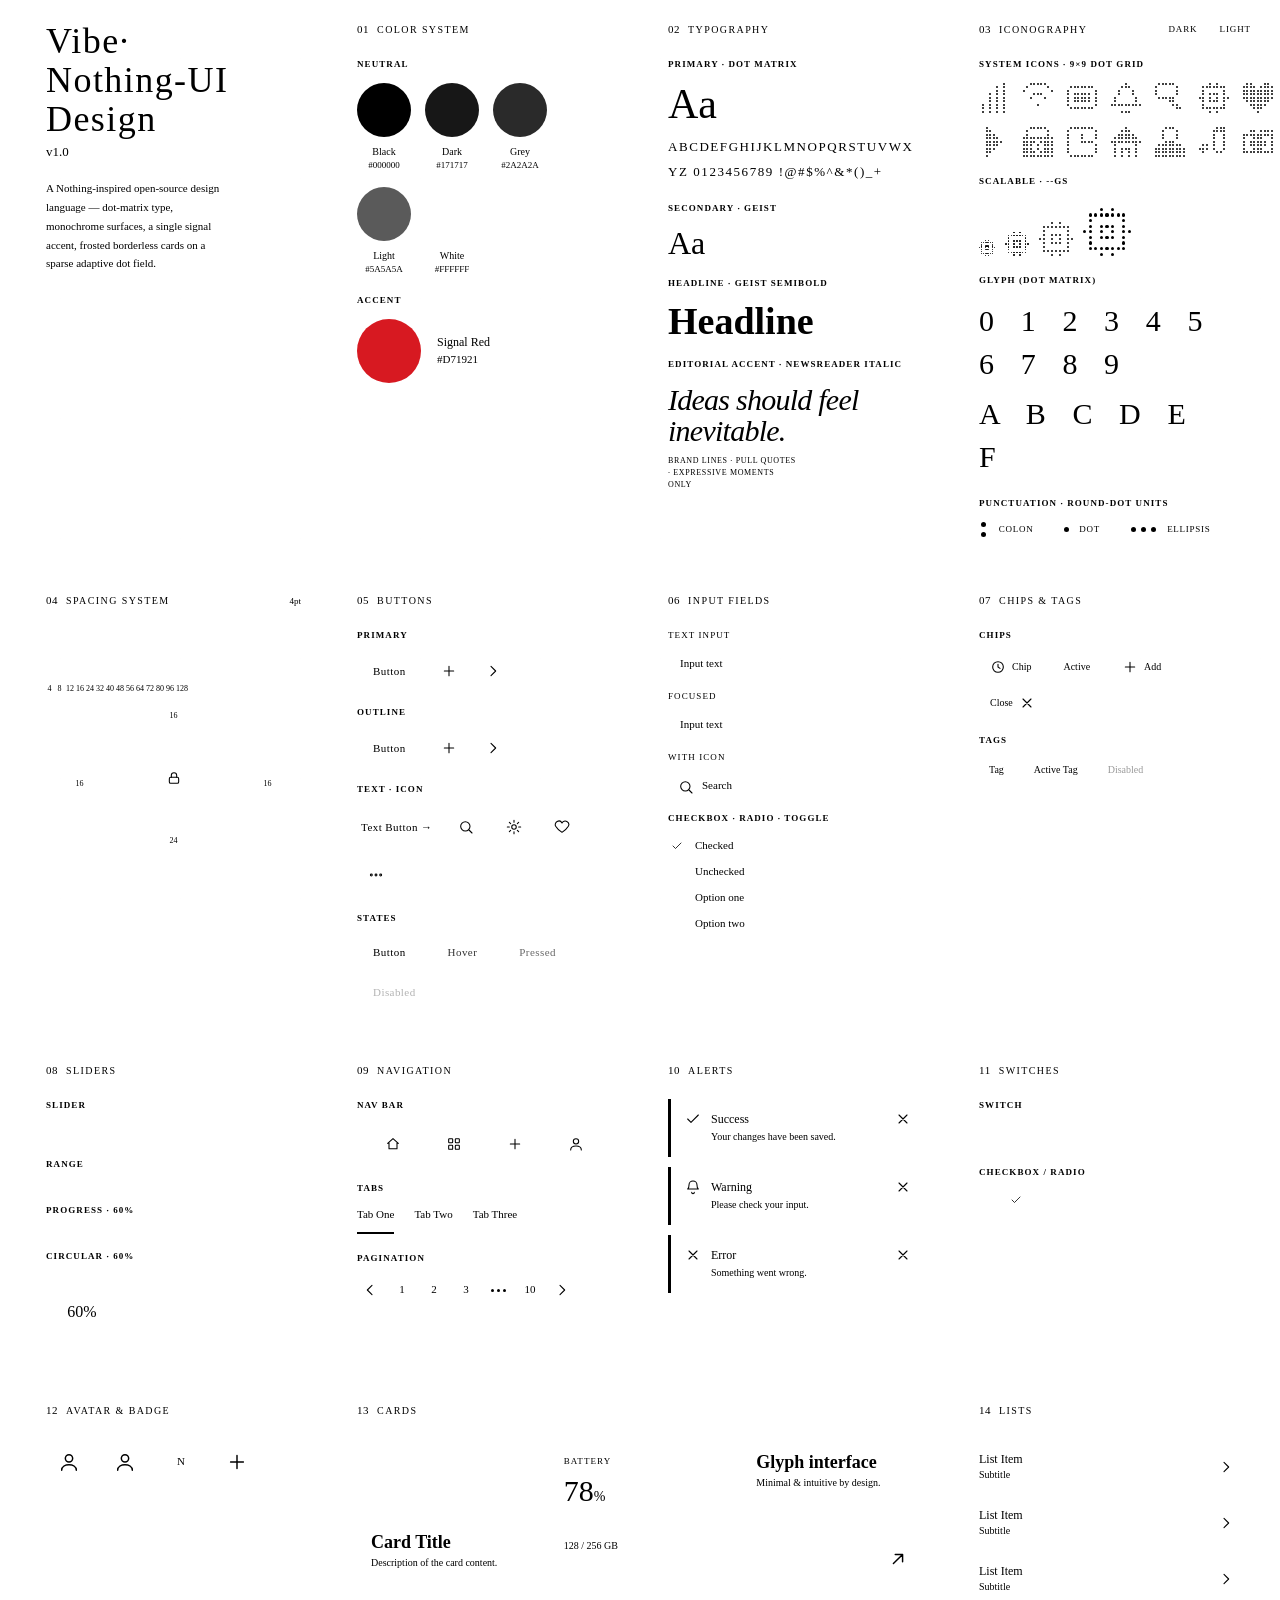
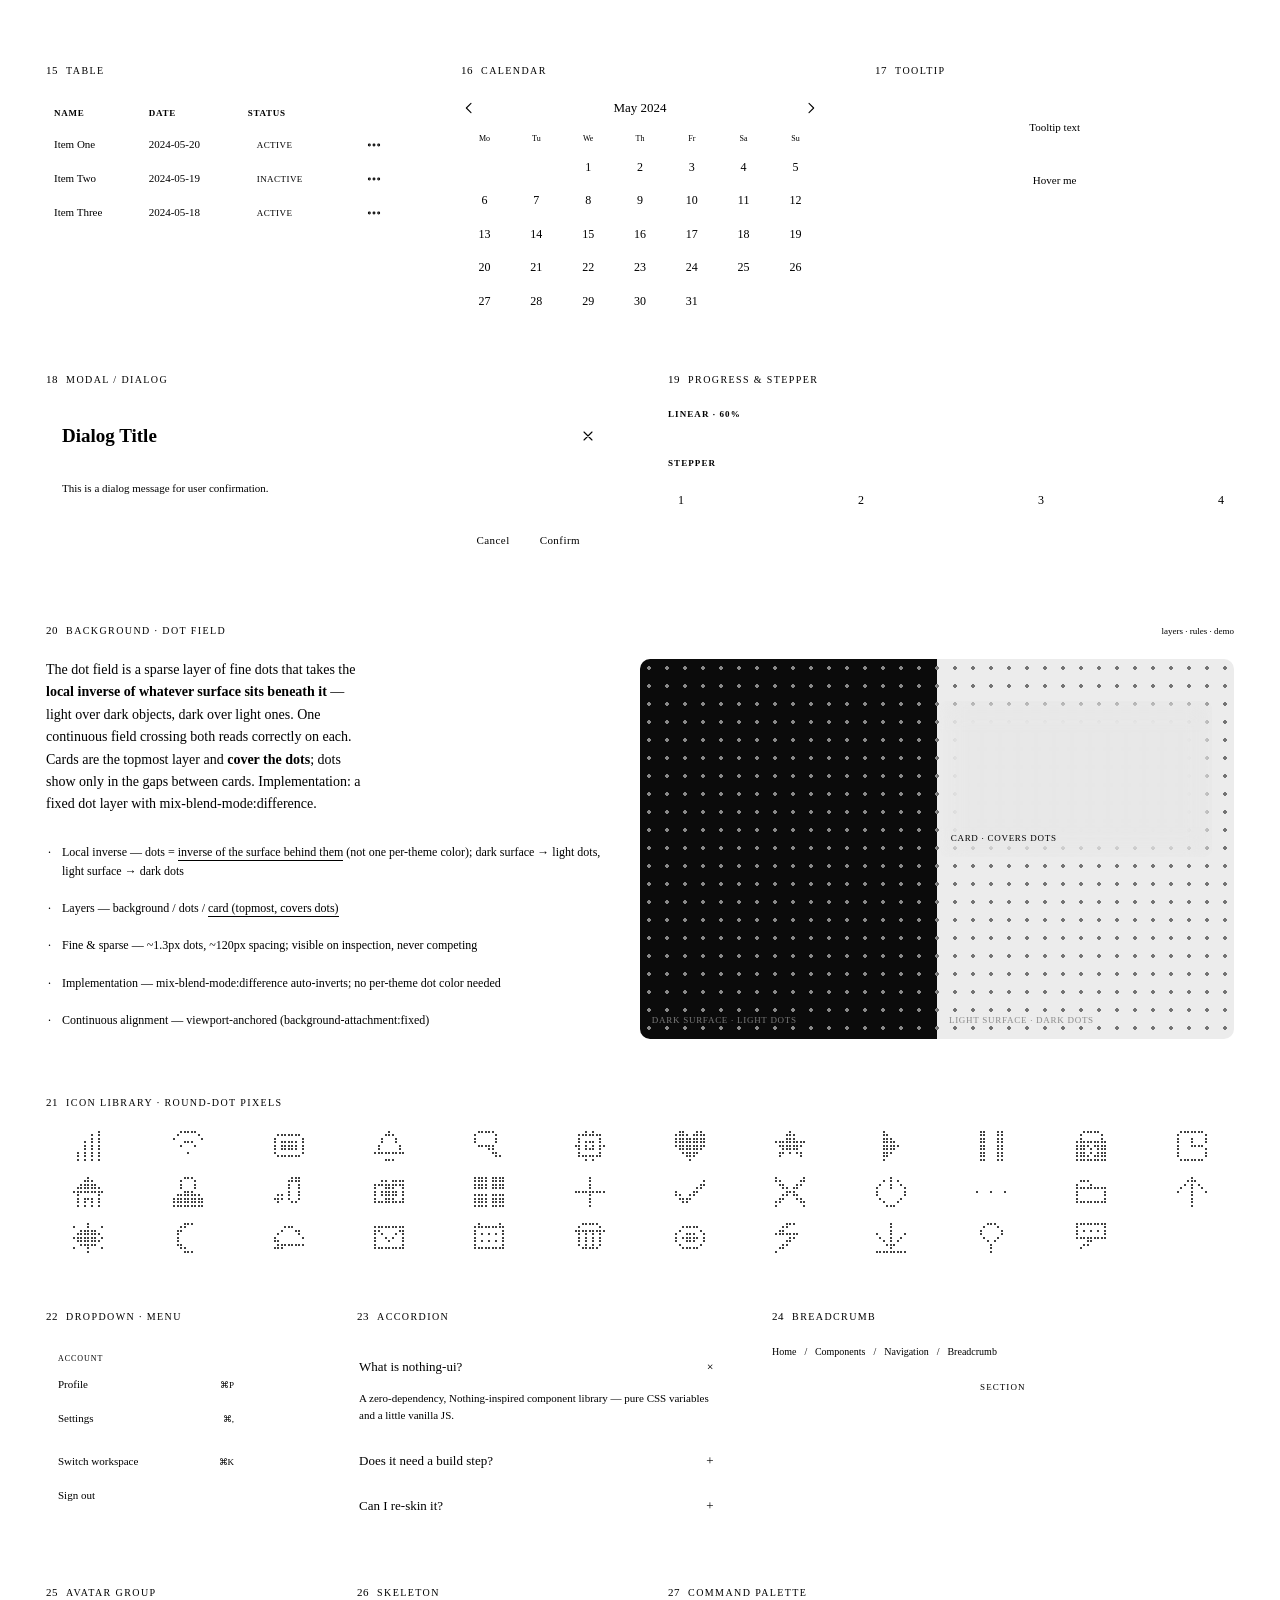
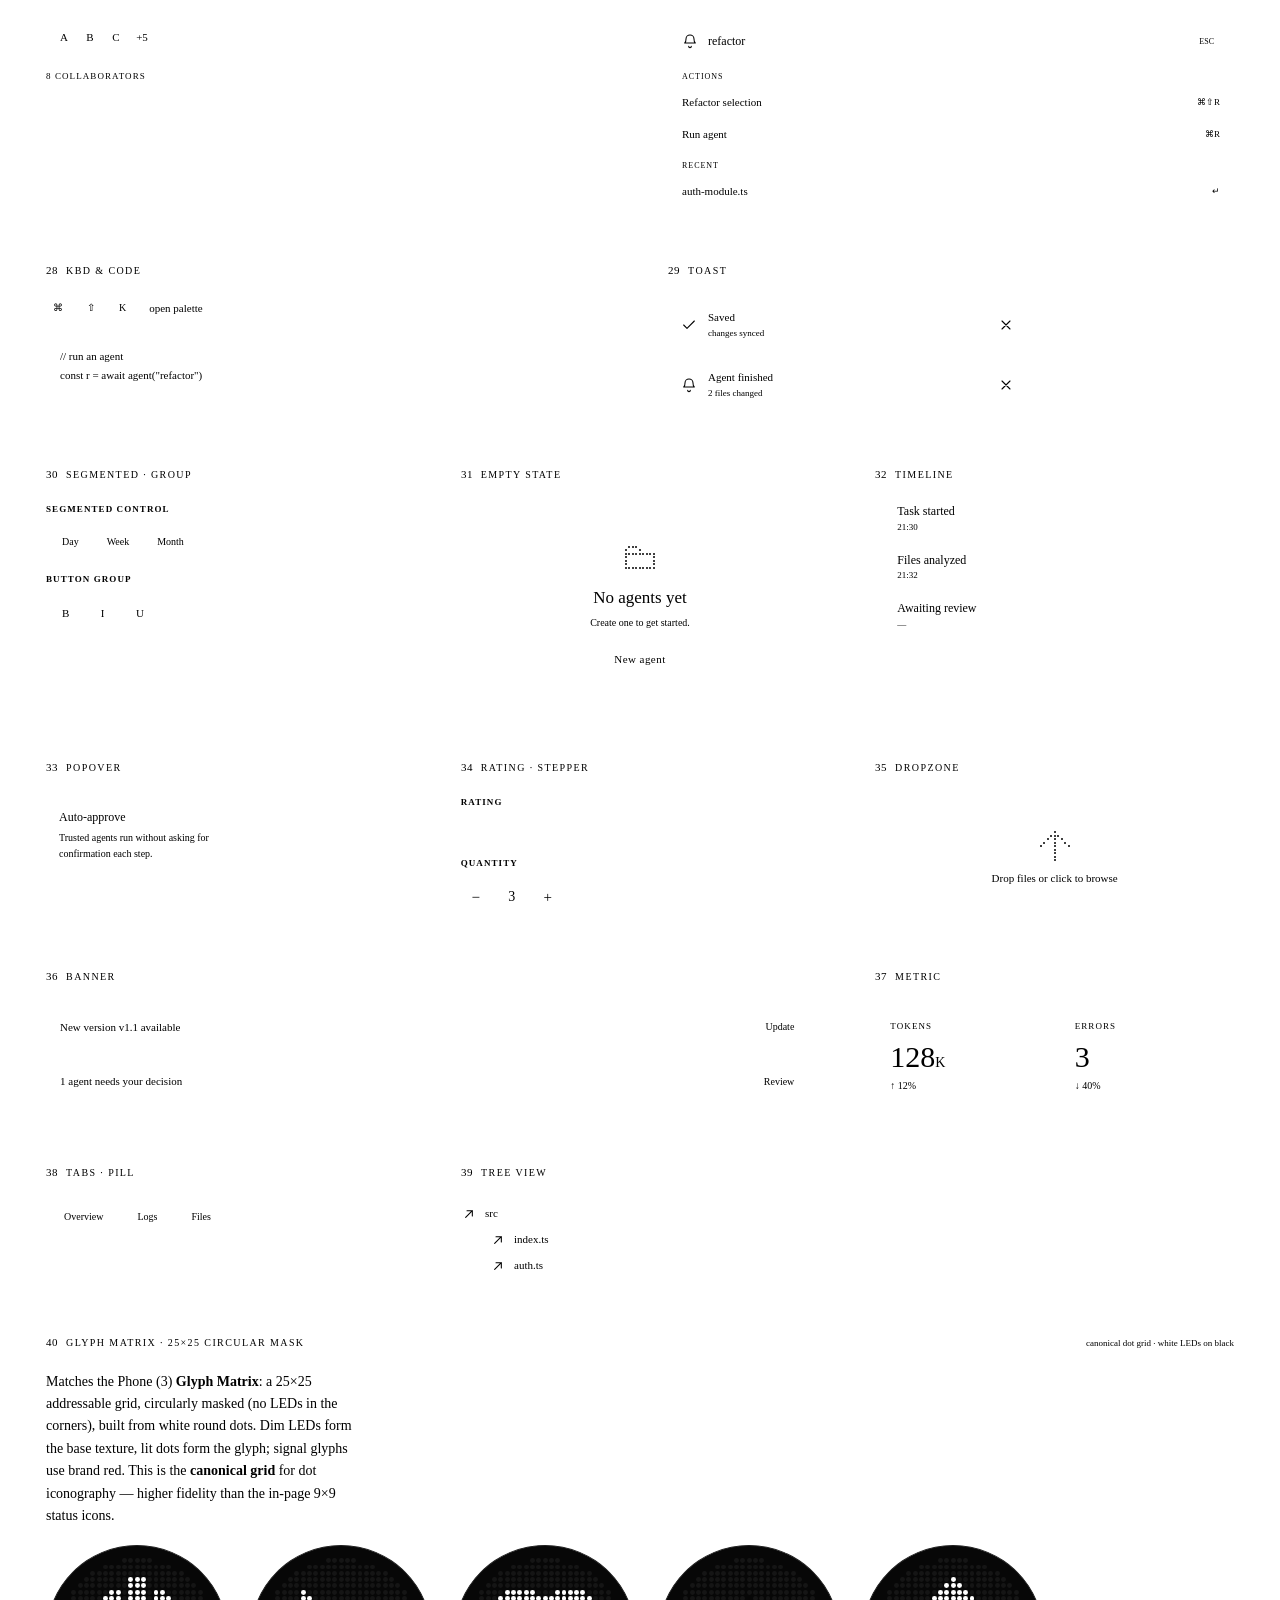
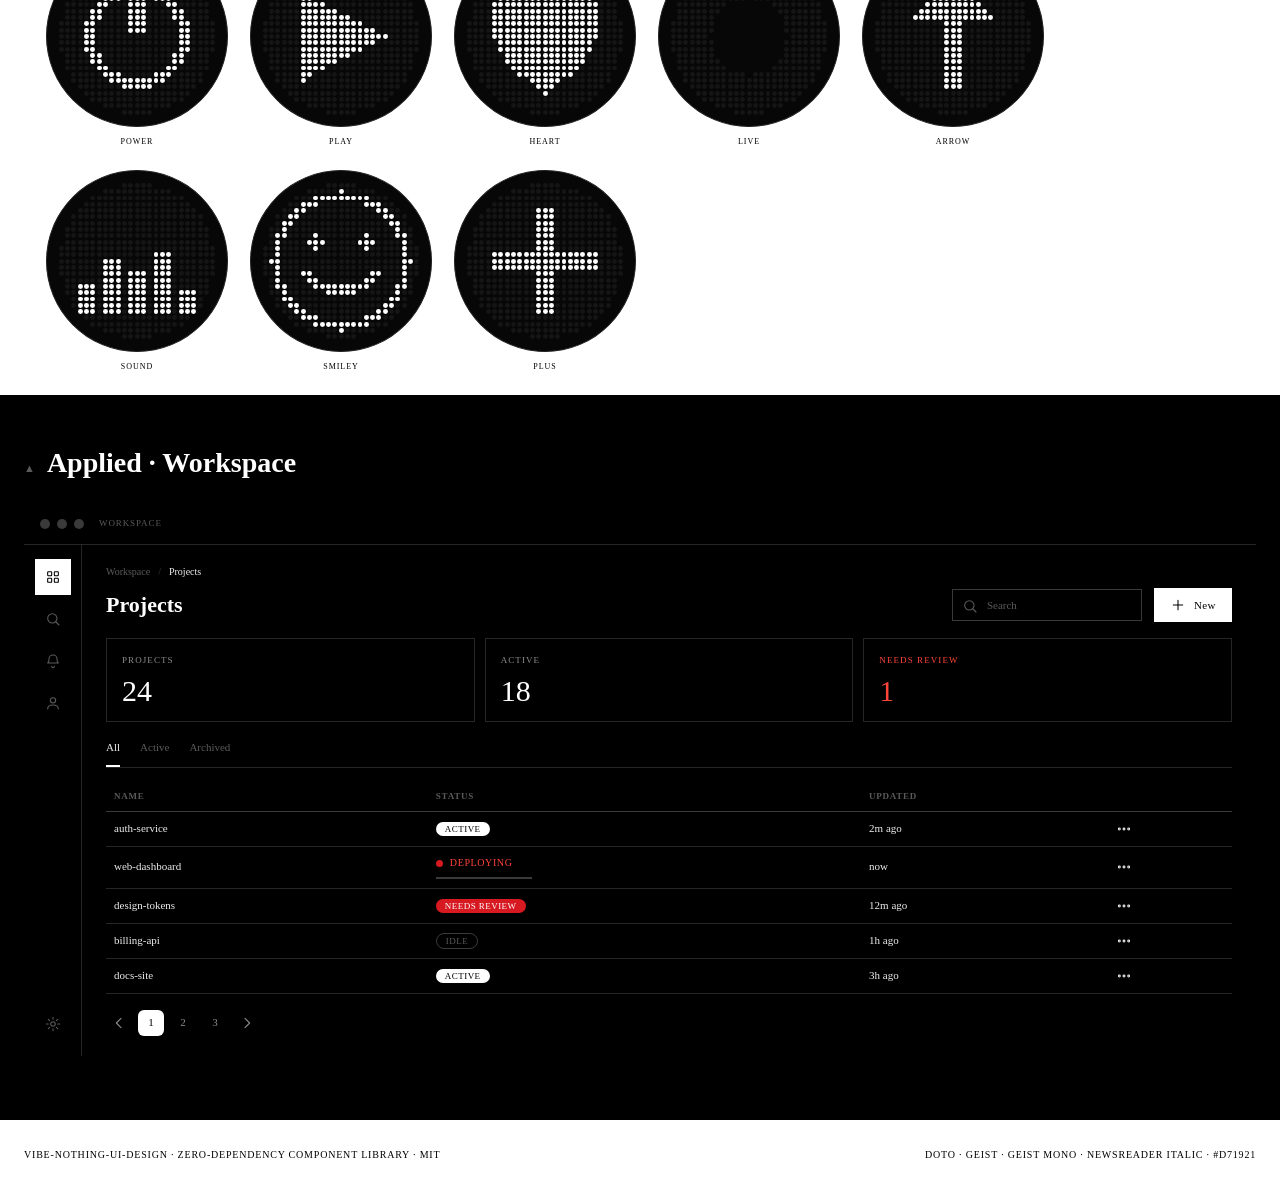
==== index.html @ 2eb46080 "Replace applied dashboard with a sidebar+content workspace screen; lead README with component-librar" ====
<!DOCTYPE html>
<html lang="en" data-theme="dark">
<head>
<meta charset="UTF-8">
<meta name="viewport" content="width=device-width, initial-scale=1.0">
<title>Vibe-Nothing-UI-Design — a Nothing-inspired component library</title>
<!-- Bundled open-source fonts: Doto + Geist + Geist Mono + Newsreader Italic. -->
<link rel="stylesheet" href="css/nothing-ui.css">
</head>
<body>
<!-- icon symbols -->
<svg width="0" height="0" style="position:absolute" aria-hidden="true"><defs>
<symbol id="i-signal" viewBox="0 0 24 24"><path d="M3 18h2v3H3zM8 13h2v8H8zM13 9h2v12h-2zM18 5h2v16h-2z"/></symbol>
<symbol id="i-wifi" viewBox="0 0 24 24"><path d="M2 8.5a16 16 0 0 1 20 0M5 12a11 11 0 0 1 14 0M8 15.5a6 6 0 0 1 8 0"/><circle cx="12" cy="19" r="1"/></symbol>
<symbol id="i-bt" viewBox="0 0 24 24"><path d="M7 7l10 10-5 4V3l5 4L7 17"/></symbol>
<symbol id="i-battery" viewBox="0 0 24 24"><rect x="3" y="8" width="16" height="8" rx="2"/><path d="M21 11v2"/><path d="M6 11v2"/></symbol>
<symbol id="i-power" viewBox="0 0 24 24"><path d="M12 3v8M6.5 7a8 8 0 1 0 11 0"/></symbol>
<symbol id="i-bell" viewBox="0 0 24 24"><path d="M6 9a6 6 0 0 1 12 0c0 5 2 6 2 6H4s2-1 2-6M10 20a2 2 0 0 0 4 0"/></symbol>
<symbol id="i-search" viewBox="0 0 24 24"><circle cx="11" cy="11" r="7"/><path d="M21 21l-4.5-4.5"/></symbol>
<symbol id="i-gear" viewBox="0 0 24 24"><circle cx="12" cy="12" r="3.4"/><path d="M12 2v3M12 19v3M2 12h3M19 12h3M5 5l2 2M17 17l2 2M19 5l-2 2M7 17l-2 2"/></symbol>
<symbol id="i-heart" viewBox="0 0 24 24"><path d="M12 20s-7-4.5-9.5-9A4.5 4.5 0 0 1 12 6a4.5 4.5 0 0 1 9.5 5c-2.5 4.5-9.5 9-9.5 9z"/></symbol>
<symbol id="i-star" viewBox="0 0 24 24"><path d="M12 3l2.6 5.6 6 .7-4.4 4 1.2 6L12 16.8 6.6 19.3l1.2-6-4.4-4 6-.7z"/></symbol>
<symbol id="i-plus" viewBox="0 0 24 24"><path d="M12 5v14M5 12h14"/></symbol>
<symbol id="i-minus" viewBox="0 0 24 24"><path d="M5 12h14"/></symbol>
<symbol id="i-check" viewBox="0 0 24 24"><path d="M4 12l5 5L20 6"/></symbol>
<symbol id="i-x" viewBox="0 0 24 24"><path d="M6 6l12 12M18 6L6 18"/></symbol>
<symbol id="i-chev-r" viewBox="0 0 24 24"><path d="M9 5l7 7-7 7"/></symbol>
<symbol id="i-chev-d" viewBox="0 0 24 24"><path d="M5 9l7 7 7-7"/></symbol>
<symbol id="i-chev-l" viewBox="0 0 24 24"><path d="M15 5l-7 7 7 7"/></symbol>
<symbol id="i-aur" viewBox="0 0 24 24"><path d="M7 17L17 7M9 7h8v8"/></symbol>
<symbol id="i-home" viewBox="0 0 24 24"><path d="M4 11l8-7 8 7M6 10v9h12v-9"/></symbol>
<symbol id="i-grid" viewBox="0 0 24 24"><rect x="4" y="4" width="6" height="6" rx="1"/><rect x="14" y="4" width="6" height="6" rx="1"/><rect x="4" y="14" width="6" height="6" rx="1"/><rect x="14" y="14" width="6" height="6" rx="1"/></symbol>
<symbol id="i-user" viewBox="0 0 24 24"><circle cx="12" cy="8" r="4"/><path d="M4 21c0-4 4-6 8-6s8 2 8 6"/></symbol>
<symbol id="i-moon" viewBox="0 0 24 24"><path d="M20 14a8 8 0 1 1-10-10 7 7 0 0 0 10 10z"/></symbol>
<symbol id="i-sun" viewBox="0 0 24 24"><circle cx="12" cy="12" r="4"/><path d="M12 2v2M12 20v2M2 12h2M20 12h2M5 5l1.5 1.5M17.5 17.5L19 19M19 5l-1.5 1.5M6.5 17.5L5 19"/></symbol>
<symbol id="i-play" viewBox="0 0 24 24"><path d="M7 4l13 8-13 8z"/></symbol>
<symbol id="i-pause" viewBox="0 0 24 24"><path d="M8 5v14M16 5v14"/></symbol>
<symbol id="i-lock" viewBox="0 0 24 24"><rect x="5" y="11" width="14" height="9" rx="2"/><path d="M8 11V8a4 4 0 0 1 8 0v3"/></symbol>
<symbol id="i-clock" viewBox="0 0 24 24"><circle cx="12" cy="12" r="8"/><path d="M12 8v4l3 2"/></symbol>
<symbol id="i-music" viewBox="0 0 24 24"><path d="M9 18V6l10-2v12"/><circle cx="6.5" cy="18" r="2.5"/><circle cx="16.5" cy="16" r="2.5"/></symbol>
<symbol id="i-more" viewBox="0 0 24 24"><circle cx="5" cy="12" r="1.4"/><circle cx="12" cy="12" r="1.4"/><circle cx="19" cy="12" r="1.4"/></symbol>
<symbol id="i-dl" viewBox="0 0 24 24"><path d="M12 4v11M7 11l5 5 5-5M5 20h14"/></symbol>
<symbol id="i-ul" viewBox="0 0 24 24"><path d="M12 20V9M7 13l5-5 5 5M5 4h14"/></symbol>
<symbol id="i-trash" viewBox="0 0 24 24"><path d="M4 7h16M9 7V5a2 2 0 0 1 2-2h2a2 2 0 0 1 2 2v2M6 7l1 13h10l1-13"/></symbol>
<symbol id="i-edit" viewBox="0 0 24 24"><path d="M14 5l5 5L8 21H3v-5z"/></symbol>
<symbol id="i-share" viewBox="0 0 24 24"><circle cx="6" cy="12" r="2.5"/><circle cx="18" cy="6" r="2.5"/><circle cx="18" cy="18" r="2.5"/><path d="M8 11l8-4M8 13l8 4"/></symbol>
<symbol id="i-cam" viewBox="0 0 24 24"><path d="M4 8h3l1.5-2h7L17 8h3v11H4z"/><circle cx="12" cy="13" r="3.5"/></symbol>
<symbol id="i-eye" viewBox="0 0 24 24"><path d="M2 12s4-6 10-6 10 6 10 6-4 6-10 6-10-6-10-6z"/><circle cx="12" cy="12" r="2.5"/></symbol>
<symbol id="i-mail" viewBox="0 0 24 24"><rect x="3" y="5" width="18" height="14" rx="2"/><path d="M3 7l9 6 9-6"/></symbol>
<symbol id="i-pin" viewBox="0 0 24 24"><path d="M12 22s7-7 7-12a7 7 0 0 0-14 0c0 5 7 12 7 12z"/><circle cx="12" cy="10" r="2.5"/></symbol>
</defs></svg>

<div class="fab"><button id="t-dark" aria-pressed="true" onclick="setTheme('dark')">DARK</button><button id="t-light" aria-pressed="false" onclick="setTheme('light')">LIGHT</button></div>

<div class="outer">
<div class="poster">

  <!-- MASTHEAD -->
  <div class="mod s3 brand">
    <div class="wm" style="font-size:clamp(26px,3.2vw,36px);line-height:1.08">Vibe·<br>Nothing-UI<br>Design</div>
    <div class="v">v1.0</div>
    <p>A Nothing-inspired open-source design language — dot-matrix type, monochrome surfaces, a single signal accent, frosted borderless cards on a sparse adaptive dot field.</p>
  </div>

  <!-- 01 COLOR -->
  <div class="mod s3">
    <div class="mhead"><span class="no">01</span><span class="t">Color System</span></div>
    <h4 class="sub">Neutral</h4>
    <div class="swatches">
      <div class="sw"><div class="c" style="background:#000"></div><div class="n">Black</div><div class="h">#000000</div></div>
      <div class="sw"><div class="c" style="background:#171717"></div><div class="n">Dark</div><div class="h">#171717</div></div>
      <div class="sw"><div class="c" style="background:#2A2A2A"></div><div class="n">Grey</div><div class="h">#2A2A2A</div></div>
      <div class="sw"><div class="c" style="background:#5A5A5A"></div><div class="n">Light</div><div class="h">#5A5A5A</div></div>
      <div class="sw"><div class="c" style="background:#FFF"></div><div class="n">White</div><div class="h">#FFFFFF</div></div>
    </div>
    <h4 class="sub">Accent</h4>
    <div class="accent-sw"><div class="c" style="background:#D71921"></div><div><div class="n" style="font-size:12px">Signal Red</div><div class="h">#D71921</div></div></div>
  </div>

  <!-- 02 TYPOGRAPHY -->
  <div class="mod s3">
    <div class="mhead"><span class="no">02</span><span class="t">Typography</span></div>
    <h4 class="sub">Primary · Dot Matrix</h4>
    <div class="specimen">Aa</div>
    <div class="glyphset">ABCDEFGHIJKLMNOPQRSTUVWXYZ 0123456789 !@#$%^&amp;*()_+</div>
    <h4 class="sub">Secondary · Geist</h4>
    <div style="font-family:var(--f-ui);font-size:32px;color:var(--display);line-height:1">Aa</div>
    <h4 class="sub">Headline · Geist SemiBold</h4>
    <div style="font-family:var(--f-head);font-weight:600;font-size:38px;color:var(--display);line-height:1">Headline</div>
    <h4 class="sub">Editorial Accent · Newsreader Italic</h4>
    <div class="editorial-specimen">Ideas should feel inevitable.</div>
    <div class="editorial-note">Brand lines · pull quotes · expressive moments only</div>
  </div>

  <!-- 03 ICONOGRAPHY -->
  <div class="mod s3">
    <div class="mhead"><span class="no">03</span><span class="t">Iconography</span></div>
    <h4 class="sub">System Icons · 9×9 Dot Grid</h4>
    <div class="icogrid" id="sysico"></div>
    <h4 class="sub">Scalable · --gs</h4>
    <div class="row" id="gicoscale" style="align-items:flex-end;color:var(--primary)"></div>
    <h4 class="sub">Glyph (Dot Matrix)</h4>
    <div class="dotglyphs">0 1 2 3 4 5 6 7 8 9</div>
    <div class="dotglyphs">A B C D E F</div>
    <h4 class="sub">Punctuation · Round-Dot Units</h4>
    <div class="punct-spec">
      <span class="ps"><span class="colon" style="--pxd:5px;color:var(--primary)"><i></i><i></i></span><span class="pl">COLON</span></span>
      <span class="ps"><span class="pdot" style="--pxd:5px;color:var(--primary)"><i></i></span><span class="pl">DOT</span></span>
      <span class="ps"><span class="ellip" style="--pxd:5px;color:var(--primary)"><i></i><i></i><i></i></span><span class="pl">ELLIPSIS</span></span>
    </div>
  </div>

  <!-- 04 SPACING -->
  <div class="mod s3">
    <div class="mhead"><span class="no">04</span><span class="t">Spacing System</span><span class="ex">4pt</span></div>
    <div class="spaceruler" id="ruler"></div>
    <div class="ruler-cap" id="rulercap"></div>
    <div class="nest"><span class="m" style="top:-8px;left:50%;transform:translateX(-50%)">16</span>
      <div class="inner"><div class="core"><svg class="ico sm"><use href="#i-lock"/></svg></div></div>
      <span class="m" style="bottom:-8px;left:50%;transform:translateX(-50%)">24</span>
      <span class="m" style="left:-8px;top:50%">16</span><span class="m" style="right:-8px;top:50%">16</span>
    </div>
  </div>

  <!-- 05 BUTTONS -->
  <div class="mod s3">
    <div class="mhead"><span class="no">05</span><span class="t">Buttons</span></div>
    <h4 class="sub">Primary</h4>
    <div class="row"><button class="btn btn-primary">Button</button><button class="btn btn-primary btn-sq"><svg class="ico sm"><use href="#i-plus"/></svg></button><button class="btn btn-primary btn-sq"><svg class="ico sm"><use href="#i-chev-r"/></svg></button></div>
    <h4 class="sub">Outline</h4>
    <div class="row"><button class="btn btn-outline">Button</button><button class="btn btn-outline btn-sq"><svg class="ico sm"><use href="#i-plus"/></svg></button><button class="btn btn-outline btn-sq"><svg class="ico sm"><use href="#i-chev-r"/></svg></button></div>
    <h4 class="sub">Text · Icon</h4>
    <div class="row"><button class="btn btn-text">Text Button →</button>
      <button class="btn-icon"><svg class="ico sm"><use href="#i-search"/></svg></button>
      <button class="btn-icon"><svg class="ico sm"><use href="#i-gear"/></svg></button>
      <button class="btn-icon"><svg class="ico sm"><use href="#i-heart"/></svg></button>
      <button class="btn-icon"><svg class="ico sm"><use href="#i-more"/></svg></button></div>
    <h4 class="sub">States</h4>
    <div class="row bstates"><button class="btn btn-primary">Button</button><button class="btn btn-primary hv">Hover</button><button class="btn btn-primary pr">Pressed</button><button class="btn btn-primary" disabled>Disabled</button></div>
  </div>

  <!-- 06 INPUTS -->
  <div class="mod s3">
    <div class="mhead"><span class="no">06</span><span class="t">Input Fields</span></div>
    <div class="field"><span class="label">Text Input</span><input class="inp" placeholder="Input text"></div>
    <div class="field"><span class="label">Focused</span><input class="inp focused" value="Input text"></div>
    <div class="field"><span class="label">With Icon</span><div class="withicon"><svg class="ico sm"><use href="#i-search"/></svg><input class="inp" placeholder="Search"></div></div>
    <h4 class="sub">Checkbox · Radio · Toggle</h4>
    <div class="cbx"><span class="box on"><svg class="ico sm" style="width:12px;height:12px"><use href="#i-check"/></svg></span> Checked</div>
    <div class="cbx"><span class="box"></span> Unchecked</div>
    <div class="cbx"><span class="rdo on"></span> Option one</div>
    <div class="cbx"><span class="rdo"></span> Option two</div>
    <div class="row" style="margin-top:6px"><div class="switch on" onclick="this.classList.toggle('on')"></div><div class="switch" onclick="this.classList.toggle('on')"></div></div>
  </div>

  <!-- 07 CHIPS & TAGS -->
  <div class="mod s3">
    <div class="mhead"><span class="no">07</span><span class="t">Chips &amp; Tags</span></div>
    <h4 class="sub">Chips</h4>
    <div class="row"><span class="chip"><svg class="ico sm"><use href="#i-clock"/></svg>Chip</span><span class="chip on">Active</span><span class="chip"><svg class="ico sm"><use href="#i-plus"/></svg>Add</span><span class="chip">Close <svg class="ico sm"><use href="#i-x"/></svg></span></div>
    <h4 class="sub">Tags</h4>
    <div class="row"><span class="tag">Tag</span><span class="tag on">Active Tag</span><span class="tag dis">Disabled</span></div>
  </div>

  <!-- 08 SLIDERS -->
  <div class="mod s3">
    <div class="mhead"><span class="no">08</span><span class="t">Sliders</span></div>
    <h4 class="sub">Slider</h4><input type="range" class="slider" value="65">
    <h4 class="sub">Range</h4><div class="track-fill"><i style="left:30%;width:40%"></i><b style="left:30%"></b><b style="left:70%"></b></div>
    <h4 class="sub">Progress · 60%</h4><div class="track-fill"><i style="width:60%"></i></div>
    <h4 class="sub">Circular · 60%</h4>
    <div class="circ"><svg width="72" height="72" viewBox="0 0 72 72"><circle cx="36" cy="36" r="30" fill="none" stroke="var(--line-2)" stroke-width="5"/><circle cx="36" cy="36" r="30" fill="none" stroke="var(--display)" stroke-width="5" stroke-dasharray="188" stroke-dashoffset="75" transform="rotate(-90 36 36)" stroke-linecap="round"/></svg><span class="n">60%</span></div>
  </div>

  <!-- 09 NAVIGATION -->
  <div class="mod s3">
    <div class="mhead"><span class="no">09</span><span class="t">Navigation</span></div>
    <h4 class="sub">Nav Bar</h4>
    <div class="navbar"><span class="i on"><svg class="ico sm"><use href="#i-home"/></svg></span><span class="i"><svg class="ico sm"><use href="#i-grid"/></svg></span><span class="i"><svg class="ico sm"><use href="#i-plus"/></svg></span><span class="i"><svg class="ico sm"><use href="#i-user"/></svg></span></div>
    <h4 class="sub">Tabs</h4>
    <div class="tabs"><span class="on">Tab One</span><span>Tab Two</span><span>Tab Three</span></div>
    <h4 class="sub">Pagination</h4>
    <div class="pager"><a><svg class="ico sm"><use href="#i-chev-l"/></svg></a><a class="on">1</a><a>2</a><a>3</a><a><span class="ellip" style="--pxd:3px;color:var(--muted)"><i></i><i></i><i></i></span></a><a>10</a><a><svg class="ico sm"><use href="#i-chev-r"/></svg></a></div>
  </div>

  <!-- 10 ALERTS -->
  <div class="mod s3">
    <div class="mhead"><span class="no">10</span><span class="t">Alerts</span></div>
    <div class="alert success"><svg class="ico sm"><use href="#i-check"/></svg><div><div class="ttl">Success</div><div class="ds">Your changes have been saved.</div></div><svg class="ico sm x"><use href="#i-x"/></svg></div>
    <div class="alert warning"><svg class="ico sm"><use href="#i-bell"/></svg><div><div class="ttl">Warning</div><div class="ds">Please check your input.</div></div><svg class="ico sm x"><use href="#i-x"/></svg></div>
    <div class="alert error"><svg class="ico sm"><use href="#i-x"/></svg><div><div class="ttl">Error</div><div class="ds">Something went wrong.</div></div><svg class="ico sm x"><use href="#i-x"/></svg></div>
  </div>

  <!-- 11 SWITCHES -->
  <div class="mod s3">
    <div class="mhead"><span class="no">11</span><span class="t">Switches</span></div>
    <h4 class="sub">Switch</h4>
    <div class="row"><div class="switch on" onclick="this.classList.toggle('on')"></div></div>
    <h4 class="sub">Checkbox / Radio</h4>
    <div class="row"><span class="box"></span><span class="box on"><svg class="ico sm" style="width:12px;height:12px"><use href="#i-check"/></svg></span><span class="rdo"></span><span class="rdo on"></span></div>
  </div>

  <!-- 12 AVATAR & BADGE -->
  <div class="mod s3">
    <div class="mhead"><span class="no">12</span><span class="t">Avatar &amp; Badge</span></div>
    <div class="row">
      <div class="ava bdot"><svg class="ico"><use href="#i-user"/></svg></div>
      <div class="ava ring"><svg class="ico"><use href="#i-user"/></svg></div>
      <div class="ava">N</div>
      <div class="ava add"><svg class="ico"><use href="#i-plus"/></svg></div>
    </div>
  </div>

  <!-- 13 CARDS -->
  <div class="mod s6">
    <div class="mhead"><span class="no">13</span><span class="t">Cards</span></div>
    <div style="display:grid;grid-template-columns:1fr 1fr 1fr;gap:12px;align-items:stretch">
      <div class="card" style="flex:1"><div class="thumb"></div><div class="ttl">Card Title</div><div class="ds">Description of the card content.</div></div>
      <div class="card" style="flex:1"><span class="label">Battery</span><div class="statbig">78<span style="font-size:14px">%</span></div><div class="segbar" id="card-seg" style="margin:8px 0"></div><div class="ds">128 / 256 GB</div></div>
      <div class="card" style="flex:1;display:flex;flex-direction:column;justify-content:space-between"><div><div class="ttl">Glyph interface</div><div class="ds">Minimal &amp; intuitive by design.</div></div><svg class="ico" style="color:var(--accent-text);align-self:flex-end"><use href="#i-aur"/></svg></div>
    </div>
  </div>

  <!-- 14 LISTS -->
  <div class="mod s3">
    <div class="mhead"><span class="no">14</span><span class="t">Lists</span></div>
    <div class="list">
      <div class="li"><div class="tx"><div class="h">List Item</div><div class="s">Subtitle</div></div><svg class="ico sm"><use href="#i-chev-r"/></svg></div>
      <div class="li"><div class="tx"><div class="h">List Item</div><div class="s">Subtitle</div></div><svg class="ico sm"><use href="#i-chev-r"/></svg></div>
      <div class="li"><div class="tx"><div class="h">List Item</div><div class="s">Subtitle</div></div><svg class="ico sm"><use href="#i-chev-r"/></svg></div>
    </div>
  </div>

  <!-- 15 TABLE -->
  <div class="mod s4">
    <div class="mhead"><span class="no">15</span><span class="t">Table</span></div>
    <table><thead><tr><th>Name</th><th>Date</th><th>Status</th><th></th></tr></thead><tbody>
      <tr><td>Item One</td><td>2024-05-20</td><td><span class="pill a">Active</span></td><td><svg class="ico sm"><use href="#i-more"/></svg></td></tr>
      <tr><td>Item Two</td><td>2024-05-19</td><td><span class="pill i">Inactive</span></td><td><svg class="ico sm"><use href="#i-more"/></svg></td></tr>
      <tr><td>Item Three</td><td>2024-05-18</td><td><span class="pill a">Active</span></td><td><svg class="ico sm"><use href="#i-more"/></svg></td></tr>
    </tbody></table>
  </div>

  <!-- 16 CALENDAR -->
  <div class="mod s4 cal">
    <div class="mhead"><span class="no">16</span><span class="t">Calendar</span></div>
    <div class="ch"><svg class="ico sm"><use href="#i-chev-l"/></svg><span class="m">May 2024</span><svg class="ico sm"><use href="#i-chev-r"/></svg></div>
    <div class="grid" id="cal"></div>
  </div>

  <!-- 17 TOOLTIP -->
  <div class="mod s4">
    <div class="mhead"><span class="no">17</span><span class="t">Tooltip</span></div>
    <div class="tipwrap"><div class="tip">Tooltip text</div><span class="hovme">Hover me</span></div>
  </div>

  <!-- 18 MODAL -->
  <div class="mod s6">
    <div class="mhead"><span class="no">18</span><span class="t">Modal / Dialog</span></div>
    <div class="modal">
      <div class="mh"><span class="t">Dialog Title</span><svg class="ico sm"><use href="#i-x"/></svg></div>
      <div class="mb">This is a dialog message for user confirmation.</div>
      <div class="mf"><button class="btn btn-text">Cancel</button><button class="btn btn-primary">Confirm</button></div>
    </div>
  </div>

  <!-- 19 PROGRESS & STEPPER -->
  <div class="mod s6">
    <div class="mhead"><span class="no">19</span><span class="t">Progress &amp; Stepper</span></div>
    <h4 class="sub">Linear · 60%</h4><div class="lp"><i></i></div>
    <h4 class="sub">Stepper</h4>
    <div class="stepper"><span class="st on">1</span><span class="ln"></span><span class="st on">2</span><span class="ln"></span><span class="st">3</span><span class="ln"></span><span class="st">4</span></div>
  </div>

  <!-- BACKGROUND — dedicated explainer section -->
  <div class="mod s12">
    <div class="mhead"><span class="no">20</span><span class="t">Background · Dot Field</span><span class="ex">layers · rules · demo</span></div>
    <div class="bg-cols">
      <div class="bg-principles">
        <p class="bg-lead">The dot field is a sparse layer of fine dots that takes the <strong>local inverse of whatever surface sits beneath it</strong> — light over dark objects, dark over light ones. One continuous field crossing both reads correctly on each. Cards are the topmost layer and <strong>cover the dots</strong>; dots show only in the gaps between cards. Implementation: a fixed dot layer with <span class="mono">mix-blend-mode:difference</span>.</p>
        <ul class="bg-rules">
          <li>Local inverse — dots = <strong>inverse of the surface behind them</strong> (not one per-theme color); dark surface → light dots, light surface → dark dots</li>
          <li>Layers — background / dots / <strong>card (topmost, covers dots)</strong></li>
          <li>Fine &amp; sparse — ~1.3px dots, ~120px spacing; visible on inspection, never competing</li>
          <li>Implementation — <span class="mono">mix-blend-mode:difference</span> auto-inverts; no per-theme dot color needed</li>
          <li>Continuous alignment — viewport-anchored (<span class="mono">background-attachment:fixed</span>)</li>
        </ul>
      </div>
      <div class="layer-demo" role="img" aria-label="Local-inverse demo: one dot field reads light over the dark block, dark over the light block; the card covers the dots">
        <div class="surf dark"><span class="lyl">Dark surface · light dots</span></div>
        <div class="surf light"><span class="lyl">Light surface · dark dots</span></div>
        <div class="dotfield"></div>
        <div class="democard"><span class="lyl">Card · covers dots</span></div>
      </div>
    </div>
  </div>

  <!-- 21 ICON LIBRARY -->
  <div class="mod s12">
    <div class="mhead"><span class="no">21</span><span class="t">Icon Library · Round-Dot Pixels</span></div>
    <div class="icogrid lib" id="iconlib"></div>
  </div>

  <!-- 22 DROPDOWN -->
  <div class="mod s3">
    <div class="mhead"><span class="no">22</span><span class="t">Dropdown · Menu</span></div>
    <div class="menu">
      <div class="grp">Account</div>
      <div class="mi">Profile<span class="k">⌘P</span></div>
      <div class="mi">Settings<span class="k">⌘,</span></div>
      <div class="sep"></div>
      <div class="mi">Switch workspace<span class="k">⌘K</span></div>
      <div class="mi danger">Sign out</div>
    </div>
  </div>

  <!-- 23 ACCORDION -->
  <div class="mod s4">
    <div class="mhead"><span class="no">23</span><span class="t">Accordion</span></div>
    <div class="acc">
      <div class="it open"><div class="hd" onclick="this.parentNode.classList.toggle('open')">What is nothing-ui?<span class="sign">+</span></div><div class="bd"><p>A zero-dependency, Nothing-inspired component library — pure CSS variables and a little vanilla JS.</p></div></div>
      <div class="it"><div class="hd" onclick="this.parentNode.classList.toggle('open')">Does it need a build step?<span class="sign">+</span></div><div class="bd"><p>No. Drop in the stylesheet and write HTML.</p></div></div>
      <div class="it"><div class="hd" onclick="this.parentNode.classList.toggle('open')">Can I re-skin it?<span class="sign">+</span></div><div class="bd"><p>Edit tokens.css — every component reads from the same variables.</p></div></div>
    </div>
  </div>

  <!-- 24 BREADCRUMB -->
  <div class="mod s5">
    <div class="mhead"><span class="no">24</span><span class="t">Breadcrumb</span></div>
    <nav class="crumb"><a href="#">Home</a><span class="sl">/</span><a href="#">Components</a><span class="sl">/</span><a href="#">Navigation</a><span class="sl">/</span><span class="cur">Breadcrumb</span></nav>
    <div class="divl" style="margin-top:22px">Section</div>
  </div>

  <!-- 25 AVATAR GROUP -->
  <div class="mod s3">
    <div class="mhead"><span class="no">25</span><span class="t">Avatar Group</span></div>
    <div class="avg"><div class="ava">A</div><div class="ava">B</div><div class="ava">C</div><div class="ava more">+5</div></div>
    <div class="label" style="margin-top:14px">8 collaborators</div>
  </div>

  <!-- 26 SKELETON -->
  <div class="mod s3">
    <div class="mhead"><span class="no">26</span><span class="t">Skeleton</span></div>
    <div class="row" style="align-items:flex-start;gap:12px">
      <div class="skel circ"></div>
      <div style="flex:1"><div class="skel ln"></div><div class="skel ln w60"></div><div class="skel ln w40"></div></div>
    </div>
  </div>

  <!-- 27 COMMAND PALETTE -->
  <div class="mod s6">
    <div class="mhead"><span class="no">27</span><span class="t">Command Palette</span></div>
    <div class="cmd">
      <div class="top"><svg class="ico sm" style="color:var(--muted)"><use href="#i-bell"/></svg><input value="refactor" readonly><span class="esc">ESC</span></div>
      <div class="grp">Actions</div>
      <div class="ci on">Refactor selection<span class="k">⌘⇧R</span></div>
      <div class="ci">Run agent<span class="k">⌘R</span></div>
      <div class="grp">Recent</div>
      <div class="ci">auth-module.ts<span class="k">↵</span></div>
    </div>
  </div>

  <!-- 28 KBD + CODE -->
  <div class="mod s6">
    <div class="mhead"><span class="no">28</span><span class="t">Kbd &amp; Code</span></div>
    <div class="row" style="margin-bottom:16px"><span class="kbd">⌘</span><span class="kbd">⇧</span><span class="kbd">K</span><span class="muted" style="margin-left:6px">open palette</span></div>
    <pre class="code"><span class="cm">// run an agent</span>
<span class="kw">const</span> r = <span class="kw">await</span> agent(<span class="st">"refactor"</span>)</pre>
  </div>

  <!-- 29 TOAST -->
  <div class="mod s4">
    <div class="mhead"><span class="no">29</span><span class="t">Toast</span></div>
    <div class="toasts">
      <div class="toast ok"><svg class="ico sm"><use href="#i-check"/></svg><div class="tx">Saved<s>changes synced</s></div><svg class="ico sm x"><use href="#i-x"/></svg></div>
      <div class="toast"><svg class="ico sm"><use href="#i-bell"/></svg><div class="tx">Agent finished<s>2 files changed</s></div><svg class="ico sm x"><use href="#i-x"/></svg></div>
    </div>
  </div>

  <!-- 30 SEGMENTED + GROUP -->
  <div class="mod s4">
    <div class="mhead"><span class="no">30</span><span class="t">Segmented · Group</span></div>
    <h4 class="sub">Segmented control</h4>
    <div class="seg"><button class="on">Day</button><button>Week</button><button>Month</button></div>
    <h4 class="sub">Button group</h4>
    <div class="bgroup"><button class="btn on">B</button><button class="btn">I</button><button class="btn">U</button></div>
  </div>

  <!-- 31 EMPTY STATE -->
  <div class="mod s4">
    <div class="mhead"><span class="no">31</span><span class="t">Empty State</span></div>
    <div class="empty">
      <div class="gico" data-dot="folder"></div>
      <div class="h">No agents yet</div><div class="s">Create one to get started.</div>
      <button class="btn btn-primary">New agent</button>
    </div>
  </div>

  <!-- 32 TIMELINE -->
  <div class="mod s4">
    <div class="mhead"><span class="no">32</span><span class="t">Timeline</span></div>
    <ul class="tline">
      <li class="on"><div class="h">Task started</div><div class="t">21:30</div></li>
      <li class="on"><div class="h">Files analyzed</div><div class="t">21:32</div></li>
      <li><div class="h">Awaiting review</div><div class="t">—</div></li>
    </ul>
  </div>

  <!-- 33 POPOVER -->
  <div class="mod s4">
    <div class="mhead"><span class="no">33</span><span class="t">Popover</span></div>
    <div class="pop" style="margin-top:6px"><div class="h">Auto-approve</div><div class="b">Trusted agents run without asking for confirmation each step.</div></div>
  </div>

  <!-- 34 RATING + STEPPER -->
  <div class="mod s4">
    <div class="mhead"><span class="no">34</span><span class="t">Rating · Stepper</span></div>
    <h4 class="sub">Rating</h4>
    <div class="rate"><i class="on"></i><i class="on"></i><i class="on"></i><i></i><i></i></div>
    <h4 class="sub">Quantity</h4>
    <div class="nstep"><button>−</button><span class="v">3</span><button>+</button></div>
  </div>

  <!-- 35 DROPZONE -->
  <div class="mod s4">
    <div class="mhead"><span class="no">35</span><span class="t">Dropzone</span></div>
    <div class="drop"><div class="gico" data-dot="up"></div><div><b>Drop files</b> or click to browse</div></div>
  </div>

  <!-- 36 BANNER -->
  <div class="mod s8">
    <div class="mhead"><span class="no">36</span><span class="t">Banner</span></div>
    <div class="banner" style="margin-bottom:10px"><span class="tx">New version v1.1 available</span><span class="b2">Update</span></div>
    <div class="banner sig"><span class="tx">1 agent needs your decision</span><span class="b2">Review</span></div>
  </div>

  <!-- 37 METRICS -->
  <div class="mod s4">
    <div class="mhead"><span class="no">37</span><span class="t">Metric</span></div>
    <div class="row" style="gap:10px">
      <div class="metric" style="flex:1"><div class="label">Tokens</div><div class="v">128<span style="font-size:14px;color:var(--secondary)">K</span></div><div class="d up">↑ 12%</div></div>
      <div class="metric" style="flex:1"><div class="label">Errors</div><div class="v">3</div><div class="d dn">↓ 40%</div></div>
    </div>
  </div>

  <!-- 38 TABS PILL -->
  <div class="mod s4">
    <div class="mhead"><span class="no">38</span><span class="t">Tabs · Pill</span></div>
    <div class="tabpills"><span class="on">Overview</span><span>Logs</span><span>Files</span></div>
  </div>

  <!-- 39 TREE -->
  <div class="mod s4">
    <div class="mhead"><span class="no">39</span><span class="t">Tree View</span></div>
    <div class="tree">
      <div class="n"><svg class="ico sm"><use href="#i-aur"/></svg>src</div>
      <div class="ch">
        <div class="n sel"><svg class="ico sm"><use href="#i-aur"/></svg>index.ts</div>
        <div class="n"><svg class="ico sm"><use href="#i-aur"/></svg>auth.ts</div>
      </div>
    </div>
  </div>

  <!-- 40 GLYPH MATRIX -->
  <div class="mod s12">
    <div class="mhead"><span class="no">40</span><span class="t">Glyph Matrix · 25×25 Circular Mask</span><span class="ex">canonical dot grid · white LEDs on black</span></div>
    <p class="bg-lead" style="margin-bottom:18px">Matches the Phone (3) <strong>Glyph Matrix</strong>: a 25×25 addressable grid, circularly masked (no LEDs in the corners), built from white round dots. Dim LEDs form the base texture, lit dots form the glyph; signal glyphs use brand red. This is the <strong>canonical grid</strong> for dot iconography — higher fidelity than the in-page 9×9 status icons.</p>
    <div class="gmx-wrap" id="gmx"></div>
  </div>

</div>
</div>

<!-- APPLIED -->
<div class="appwrap"><div class="outer">
  <div class="applead"><span class="no">▲</span><h2>Applied · Workspace</h2></div>
  <div class="app">
    <div class="titlebar"><span class="tl"></span><span class="tl"></span><span class="tl"></span><span class="nm">WORKSPACE</span></div>
    <div class="appscreen">
      <nav class="rail">
        <span class="r-i on"><svg class="ico sm"><use href="#i-grid"/></svg></span>
        <span class="r-i"><svg class="ico sm"><use href="#i-search"/></svg></span>
        <span class="r-i"><svg class="ico sm"><use href="#i-bell"/></svg></span>
        <span class="r-i"><svg class="ico sm"><use href="#i-user"/></svg></span>
        <span class="sp"></span>
        <span class="r-i"><svg class="ico sm"><use href="#i-gear"/></svg></span>
      </nav>
      <div class="main">
        <nav class="crumb"><a href="#">Workspace</a><span class="sl">/</span><span class="cur">Projects</span></nav>
        <div class="top">
          <h3>Projects</h3>
          <span class="grow"></span>
          <div class="withicon"><svg class="ico sm"><use href="#i-search"/></svg><input class="inp" placeholder="Search"></div>
          <button class="btn btn-primary"><svg class="ico sm"><use href="#i-plus"/></svg>New</button>
        </div>
        <div class="mstrip">
          <div class="metric"><div class="label">Projects</div><div class="v">24</div></div>
          <div class="metric"><div class="label">Active</div><div class="v">18</div></div>
          <div class="metric"><div class="label" style="color:var(--accent-text)">Needs review</div><div class="v" style="color:var(--accent-text)">1</div></div>
        </div>
        <div class="tabs"><span class="on">All</span><span>Active</span><span>Archived</span></div>
        <table style="margin-top:14px"><thead><tr><th>Name</th><th>Status</th><th>Updated</th><th></th></tr></thead><tbody>
          <tr><td>auth-service</td><td><span class="pill a">Active</span></td><td>2m ago</td><td><svg class="ico sm"><use href="#i-more"/></svg></td></tr>
          <tr><td>web-dashboard</td><td><span class="row-live"><span class="d"></span>DEPLOYING</span><div class="dtrk"></div></td><td>now</td><td><svg class="ico sm"><use href="#i-more"/></svg></td></tr>
          <tr><td>design-tokens</td><td><span class="pill sig">Needs review</span></td><td>12m ago</td><td><svg class="ico sm"><use href="#i-more"/></svg></td></tr>
          <tr><td>billing-api</td><td><span class="pill i">Idle</span></td><td>1h ago</td><td><svg class="ico sm"><use href="#i-more"/></svg></td></tr>
          <tr><td>docs-site</td><td><span class="pill a">Active</span></td><td>3h ago</td><td><svg class="ico sm"><use href="#i-more"/></svg></td></tr>
        </tbody></table>
        <div class="pager" style="margin-top:16px"><a><svg class="ico sm"><use href="#i-chev-l"/></svg></a><a class="on">1</a><a>2</a><a>3</a><a><svg class="ico sm"><use href="#i-chev-r"/></svg></a></div>
      </div>
    </div>
  </div>
</div></div>

<footer><span>VIBE-NOTHING-UI-DESIGN · ZERO-DEPENDENCY COMPONENT LIBRARY · MIT</span><span>DOTO · GEIST · GEIST MONO · NEWSREADER ITALIC · #D71921</span></footer>
<script src="js/nothing-ui.js"></script>
</body>
</html>
---- css/nothing-ui.css ----
@import url('tokens.css');

/* nothing-ui · components */

*{margin:0;padding:0;box-sizing:border-box}
html{scroll-behavior:smooth}
body{background-color:var(--bg);color:var(--primary);font-family:var(--f-mono);font-size:11px;line-height:1.45;
  font-variation-settings:'ROND' 100;-webkit-font-smoothing:antialiased;transition:background-color .35s var(--ease),color .35s var(--ease)}
/* Sparse dot grid as a LOCAL-INVERSE overlay: a fixed white-dot field with mix-blend-mode:difference,
   so each dot takes the contrast of the surface BEHIND it — on light surfaces it reads as soft grey,
   on dark surfaces it reads as light (and vice-versa) — automatically, in BOTH themes, no per-theme color.
   z-index:-1 keeps it BEHIND all cards (cards are always the top layer and cover the dots). Thin (~1.3px), sparse (120px). */
body::before{content:"";position:fixed;inset:0;z-index:-1;pointer-events:none;
  background-image:radial-gradient(rgba(255,255,255,.42) 1.3px, transparent 1.7px);
  background-size:120px 120px;background-attachment:fixed;mix-blend-mode:difference}
::selection{background:var(--accent);color:var(--accent-ink)}
.label{font-family:var(--f-mono);font-size:9px;letter-spacing:.12em;text-transform:uppercase;color:var(--secondary)}
.fdisplay{font-family:var(--f-display);color:var(--display)} .fui{font-family:var(--f-ui)} .mono{font-family:var(--f-mono)}
.editorial{font-family:var(--f-editorial);font-style:italic}
.muted{color:var(--secondary)} .faint{color:var(--muted)}
.ico{width:22px;height:22px;stroke:currentColor;fill:none;stroke-width:1.6;stroke-linecap:round;stroke-linejoin:round;display:block}
.ico.sm{width:16px;height:16px}
/* dot-matrix icons: real 9×9 grid, every cell a COMPLETE round dot (no mask — mask clips dots into partial circles).
   SCALABLE: size driven by --gs (default 30px); gap scales proportionally. Resize with e.g. style="--gs:48px" or set --gs on a parent. */
.gico{display:inline-grid;grid-template-columns:repeat(9,1fr);grid-auto-rows:1fr;gap:calc(var(--gs,30px)/20);width:var(--gs,30px);height:var(--gs,30px)}
.gico i{aspect-ratio:1}
.gico i.on{border-radius:50%;background:currentColor}

/* theme toggle */
.fab{position:fixed;top:18px;right:18px;z-index:80;display:flex;border:1px solid var(--line-2);border-radius:var(--r-pill);overflow:hidden;background:var(--surface)}
.fab button{font-family:var(--f-mono);font-size:9px;letter-spacing:.1em;padding:6px 11px;background:transparent;color:var(--secondary);border:0;cursor:pointer}
.fab button[aria-pressed="true"]{background:var(--display);color:var(--bg)}

/* poster grid — hairline-connected modules */
.poster{display:grid;grid-template-columns:repeat(12,1fr);grid-auto-flow:row dense;gap:12px}
.mod{background:var(--glass);-webkit-backdrop-filter:blur(16px);backdrop-filter:blur(16px);border-radius:var(--r-md);padding:22px;min-width:0}
.s2{grid-column:span 2}.s3{grid-column:span 3}.s4{grid-column:span 4}.s5{grid-column:span 5}
.s6{grid-column:span 6}.s7{grid-column:span 7}.s8{grid-column:span 8}.s9{grid-column:span 9}.s12{grid-column:span 12}
@media(max-width:1100px){.s2,.s3,.s4,.s5{grid-column:span 6}.s7,.s8,.s9{grid-column:span 12}}
@media(max-width:680px){.mod{grid-column:span 12!important}}
.mhead{display:flex;align-items:baseline;gap:8px;margin-bottom:20px}
.mhead .no{font-family:var(--f-display);font-weight:500;font-size:11px;color:var(--secondary);letter-spacing:.05em}
.mhead .t{font-family:var(--f-mono);font-size:10px;letter-spacing:.14em;text-transform:uppercase;color:var(--primary)}
.mhead .ex{margin-left:auto;font-size:9px;color:var(--muted)}
h4.sub{font-size:9px;letter-spacing:.12em;text-transform:uppercase;color:var(--muted);margin:18px 0 12px}
h4.sub:first-of-type{margin-top:0}
.row{display:flex;gap:10px;flex-wrap:wrap;align-items:center}
.col{display:flex;flex-direction:column;gap:10px}

/* masthead module */
.brand .wm{font-family:var(--f-display);font-weight:500;font-size:clamp(34px,5vw,52px);color:var(--display);line-height:.9;letter-spacing:.04em}
.brand .ds{font-family:var(--f-head);font-weight:600;font-size:27px;margin-top:8px;letter-spacing:0;line-height:1}
.brand .v{color:var(--secondary);font-family:var(--f-display);font-weight:500;font-size:13px;margin-top:4px}
.brand p{color:var(--secondary);font-size:11px;line-height:1.7;margin-top:18px;max-width:34ch}

/* 01 color */
.swatches{display:flex;gap:14px;flex-wrap:wrap}
.sw{text-align:center}
.sw .c{width:54px;height:54px;border-radius:999px;border:1px solid var(--line-2);margin:0 auto 8px}
.sw .n{font-size:10px;color:var(--primary)}.sw .h{font-size:9px;color:var(--muted);font-family:var(--f-mono)}
.accent-sw{display:flex;align-items:center;gap:16px}
.accent-sw .c{width:64px;height:64px;border-radius:999px}
.bg-cols{display:flex;gap:28px;align-items:stretch}
@media(max-width:760px){.bg-cols{flex-direction:column}}
.bg-principles{flex:1;display:flex;flex-direction:column;justify-content:center}
.bg-lead{font-family:var(--f-ui);font-size:14px;line-height:1.6;color:var(--primary);max-width:46ch}
.bg-lead strong{color:var(--display)}
.bg-rules{list-style:none;margin-top:18px}
.bg-rules li{position:relative;padding:9px 0 9px 16px;border-bottom:1px solid var(--glass-brd);color:var(--secondary);font-size:12px;line-height:1.6}
.bg-rules li:last-child{border:0}
.bg-rules li::before{content:"·";position:absolute;left:2px;color:var(--primary)}
.bg-rules strong{color:var(--primary);font-weight:400;border-bottom:1px solid currentColor;padding-bottom:1px}
/* schematic that DEMONSTRATES local-inverse: ONE dot field crosses a dark + a light surface,
   appearing light over the dark half and dark over the light half (mix-blend-mode:difference).
   A card floats on top and covers the dots beneath it. */
.layer-demo{flex:1.05;position:relative;min-height:300px;border-radius:10px;overflow:hidden;isolation:isolate;display:flex}
.layer-demo .lyl{font-family:var(--f-mono);font-size:9px;letter-spacing:.08em;text-transform:uppercase}
.layer-demo .surf{flex:1;display:flex;align-items:flex-end;padding:12px;box-sizing:border-box}
.layer-demo .surf.dark{background:#0B0B0B;color:#7a7a7a}
.layer-demo .surf.light{background:#ECECEC;color:#8a8a8a}
.layer-demo .dotfield{position:absolute;inset:0;z-index:1;pointer-events:none;
  background-image:radial-gradient(rgba(255,255,255,.55) 1.7px,transparent 2.1px);background-size:18px 18px;mix-blend-mode:difference}
.layer-demo .democard{position:absolute;z-index:2;right:22px;top:42px;width:46%;height:156px;border-radius:8px;
  background:var(--glass);-webkit-backdrop-filter:blur(12px);backdrop-filter:blur(12px);border:1px solid var(--glass-brd);
  color:var(--primary);display:flex;align-items:flex-end;padding:12px;box-sizing:border-box}

/* 02 type */
.specimen{font-family:var(--f-display);color:var(--display);font-size:42px;line-height:1}
.glyphset{font-family:var(--f-display);color:var(--secondary);font-size:13px;line-height:1.9;letter-spacing:.12em;word-break:break-all;margin-top:10px}
.weights{display:flex;gap:18px;margin-top:14px;color:var(--secondary);font-family:var(--f-ui);font-size:13px}
.weights b{color:var(--primary)}
.editorial-specimen{font-family:var(--f-editorial);font-style:italic;font-weight:400;font-size:30px;line-height:1.05;
  color:var(--display);letter-spacing:-.025em;max-width:13ch}
.editorial-note{font-family:var(--f-mono);font-size:8px;line-height:1.5;letter-spacing:.08em;text-transform:uppercase;
  color:var(--muted);margin-top:8px;max-width:32ch}

/* 03 icons */
.icogrid{display:grid;grid-template-columns:repeat(8,1fr);gap:14px;color:var(--primary)}
.icogrid.lib{grid-template-columns:repeat(12,1fr);gap:16px}
.icogrid .i{display:grid;place-items:center;color:var(--primary);transition:color .2s var(--ease)}
.icogrid .i:hover{color:var(--accent-text)}
.dotglyphs{font-family:var(--f-display);color:var(--primary);font-size:30px;letter-spacing:.32em;margin-top:6px}
.punct-spec{display:flex;gap:30px;align-items:center;margin-top:10px}
.punct-spec .ps{display:flex;align-items:center;gap:10px}
.punct-spec .pl{font-size:9px;letter-spacing:.08em;text-transform:uppercase;color:var(--muted)}

/* Glyph Matrix · authentic 25×25 circular-masked panel (white LEDs on black, like Phone (3)) */
.gmx-wrap{display:flex;gap:22px;flex-wrap:wrap;align-items:flex-start}
.gmx-cell{display:flex;flex-direction:column;align-items:center;gap:9px}
.gmx{display:grid;grid-template-columns:repeat(25,1fr);gap:1.4px;width:clamp(150px,17vw,182px);aspect-ratio:1;padding:6.5%;border-radius:50%;background:#070707;border:1px solid #232323;box-sizing:border-box}
.gmx i{aspect-ratio:1;border-radius:50%}
.gmx i.void{background:transparent}
.gmx i.off{background:rgba(255,255,255,.06)}
.gmx i.on{background:#fff}
.gmx i.sig{background:var(--accent)}
.gmx-cell .label{font-size:8px}

/* 04 spacing */
.spaceruler{display:flex;align-items:flex-end;gap:3px;height:48px}
.spaceruler i{background:var(--secondary);width:7px}
.ruler-cap{display:flex;gap:3px;margin-top:6px;color:var(--muted);font-size:8px}
.ruler-cap span{width:7px;text-align:center}
.nest{position:relative;width:180px;height:120px;border:1px dashed var(--line-2);margin:24px auto 0;display:grid;place-items:center}
.nest .inner{width:90px;height:60px;border:1px dashed var(--line-2);display:grid;place-items:center}
.nest .core{width:40px;height:40px;border-radius:8px;background:var(--raised);display:grid;place-items:center;color:var(--secondary)}
.nest .m{position:absolute;font-size:8px;color:var(--muted)}

/* buttons */
.btn{font-family:var(--f-mono);font-size:11px;letter-spacing:.04em;padding:9px 16px;border-radius:var(--r-sm);cursor:pointer;background:transparent;display:inline-flex;align-items:center;gap:8px;transition:opacity var(--dur,.2s) var(--ease);border:0}
.btn:hover{opacity:.8}.btn:disabled{opacity:.3}
.btn-primary{background:var(--display);color:var(--bg)}
.btn-outline{border:1px solid var(--line-2);color:var(--primary)}
.btn-text{color:var(--primary);padding:9px 4px}
.btn-icon{width:38px;height:38px;border-radius:999px;border:1px solid var(--line-2);color:var(--primary);display:grid;place-items:center;padding:0;cursor:pointer;background:transparent}
.btn-icon:hover{border-color:var(--primary);color:var(--primary)}
.btn-sq{width:34px;height:34px;padding:0;justify-content:center;border-radius:var(--r-sm)}
.bstates .btn-primary.hv{opacity:.8}.bstates .btn-primary.pr{opacity:.6}

/* inputs */
.inp{width:100%;background:transparent;border:1px solid var(--line-2);border-radius:var(--r-sm);padding:9px 12px;color:var(--primary);font-family:var(--f-mono);font-size:11px}
.inp::placeholder{color:var(--muted)}
.inp:focus{outline:0;border-color:var(--primary)}
.inp.focused{border-color:var(--primary)}
.inp.dis{opacity:.4}
.field{margin-bottom:12px}.field .label{display:block;margin-bottom:6px}
.withicon{position:relative}.withicon .ico{position:absolute;left:10px;top:9px;color:var(--muted)}.withicon .inp{padding-left:34px}
.cbx{display:flex;align-items:center;gap:9px;margin-bottom:8px;color:var(--secondary)}
.box{width:18px;height:18px;border:1px solid var(--line-2);border-radius:4px;display:grid;place-items:center;color:var(--bg)}
.box.on{background:var(--display);border-color:var(--display)}
.rdo{width:18px;height:18px;border:1px solid var(--line-2);border-radius:999px;display:grid;place-items:center}
.rdo.on::after{content:"";width:9px;height:9px;border-radius:999px;background:var(--display)}

/* chips & tags */
.chip{display:inline-flex;align-items:center;gap:6px;font-family:var(--f-mono);font-size:10px;border:1px solid var(--line-2);padding:5px 11px;border-radius:var(--r-pill);color:var(--secondary);cursor:pointer}
.chip.on{background:var(--display);border-color:var(--display);color:var(--bg)}
.tag{font-family:var(--f-mono);font-size:10px;border:1px solid var(--line-2);padding:4px 10px;border-radius:var(--r-sm);color:var(--secondary)}
.tag.on{border-color:var(--primary);color:var(--primary)}.tag.dis{opacity:.4}

/* sliders */
.slider{appearance:none;width:100%;height:3px;background:var(--line-2);border-radius:999px;outline:0}
.slider::-webkit-slider-thumb{appearance:none;width:16px;height:16px;border-radius:999px;background:var(--display);cursor:pointer}
.track-fill{height:3px;background:var(--line-2);border-radius:999px;position:relative}
.track-fill>i{position:absolute;left:0;top:0;height:100%;background:var(--display);border-radius:999px}
.track-fill>b{position:absolute;top:50%;width:14px;height:14px;border-radius:999px;background:var(--display);transform:translate(-50%,-50%)}
.circ{position:relative;width:72px;height:72px}
.circ .n{position:absolute;inset:0;display:grid;place-items:center;font-family:var(--f-display);font-weight:500;font-size:16px;color:var(--display)}

/* navigation */
.navbar{display:flex;justify-content:space-around;border:1px solid var(--line-2);border-radius:var(--r-pill);padding:8px 6px}
.navbar .i{color:var(--muted);position:relative;padding:4px 10px}.navbar .i.on{color:var(--display)}
.tabs{display:flex;gap:20px;border-bottom:1px solid var(--line);padding-bottom:0}
.tabs span{padding-bottom:9px;color:var(--muted);font-size:11px;border-bottom:2px solid transparent}
.tabs span.on{color:var(--primary);border-color:var(--display)}
.pager{display:flex;gap:6px;align-items:center}
.pager a{width:26px;height:26px;border-radius:6px;display:grid;place-items:center;color:var(--secondary);border:1px solid transparent;font-family:var(--f-display);font-weight:500}
.pager a.on{background:var(--display);color:var(--bg)}
.sheet{border:1px solid var(--line-2);border-radius:var(--r-md);overflow:hidden}
.sheet .r{display:flex;align-items:center;gap:10px;padding:10px 12px;border-bottom:1px solid var(--line);color:var(--secondary)}
.sheet .r:last-child{border:0}.sheet .r .ico{color:var(--primary)}.sheet .r .h{margin-left:auto;color:var(--muted)}

/* alerts / toast */
.alert{display:flex;align-items:flex-start;gap:10px;padding:12px 14px;border-radius:var(--r-sm);border-left:3px solid;margin-bottom:10px;position:relative}
.alert .x{position:absolute;right:12px;top:12px;color:var(--muted);cursor:pointer}
.alert .ttl{font-family:var(--f-ui);font-weight:500;font-size:12px;color:var(--display)}
.alert .ds{font-size:10px;color:var(--secondary);margin-top:2px}
.alert.success{border-color:var(--success);background:color-mix(in srgb,var(--success) 9%,transparent)}.alert.success .ico{color:var(--success)}
.alert.warning{border-color:var(--warning);background:color-mix(in srgb,var(--warning) 9%,transparent)}.alert.warning .ico{color:var(--warning)}
.alert.error{border-color:var(--error);background:color-mix(in srgb,var(--error) 9%,transparent)}.alert.error .ico{color:var(--error)}

/* switches */
.switch{width:44px;height:24px;border-radius:999px;background:var(--line-2);position:relative;cursor:pointer;transition:background var(--dur,.2s) var(--ease);flex-shrink:0}
.switch::after{content:"";position:absolute;top:3px;left:3px;width:18px;height:18px;border-radius:999px;background:var(--muted);transition:transform var(--dur,.2s) var(--ease)}
.switch.on{background:var(--display)}.switch.on::after{transform:translateX(20px);background:var(--bg)}

/* avatar & badge */
.ava{width:46px;height:46px;border-radius:999px;background:var(--raised);display:grid;place-items:center;color:var(--muted);overflow:hidden;border:1px solid var(--line-2)}
.ava.ring{border:2px solid var(--display)}
.ava.add{border:1px dashed var(--line-2);color:var(--secondary)}
.bdot{position:relative}.bdot::after{content:"";position:absolute;top:0;right:0;width:11px;height:11px;border-radius:999px;background:var(--accent);border:2px solid var(--bg)}

/* cards */
.card{border-radius:var(--r-md);padding:14px;background:var(--glass);-webkit-backdrop-filter:blur(12px);backdrop-filter:blur(12px);transition:transform var(--dur,.2s) var(--ease)}
.card:hover{transform:translateY(-2px)}
.card .thumb{height:70px;border-radius:6px;background:var(--raised);margin-bottom:10px}
.card .ttl{font-family:var(--f-head);font-weight:600;font-size:18px;color:var(--display);line-height:1.1}
.card .ds{font-size:10px;color:var(--secondary);margin-top:3px}
.statbig{font-family:var(--f-display);font-weight:500;font-size:30px;color:var(--display)}

/* lists */
.list .li{display:flex;align-items:center;gap:12px;padding:12px 0;border-bottom:1px solid var(--line)}
.list .li:last-child{border:0}.list .li .tx{flex:1}.list .li .h{font-size:12px;color:var(--primary)}.list .li .s{font-size:10px;color:var(--muted)}

/* table */
table{width:100%;border-collapse:collapse}
th{font-size:9px;letter-spacing:.08em;text-transform:uppercase;color:var(--muted);text-align:left;padding:8px;border-bottom:1px solid var(--line-2)}
td{font-family:var(--f-mono);font-size:11px;padding:9px 8px;border-bottom:1px solid var(--line);color:var(--primary)}
.pill{font-size:9px;padding:2px 9px;border-radius:999px;text-transform:uppercase;letter-spacing:.05em}
.pill.a{background:var(--display);color:var(--bg)}.pill.i{border:1px solid var(--line-2);color:var(--muted)}

/* calendar */
.cal .ch{display:flex;justify-content:space-between;align-items:center;margin-bottom:12px}
.cal .ch .m{font-family:var(--f-ui);font-size:13px;color:var(--display)}
.cal .grid{display:grid;grid-template-columns:repeat(7,1fr);gap:4px;text-align:center}
.cal .grid .wd{font-size:8px;color:var(--muted);padding:4px 0}
.cal .grid .d{font-family:var(--f-display);font-weight:500;font-size:12px;padding:6px 0;border-radius:6px;color:var(--secondary)}
.cal .grid .d.today{background:var(--display);color:var(--bg)}
.cal .grid .d.sel{border:1px solid var(--display);color:var(--display)}

/* tooltip */
.tipwrap{display:flex;flex-direction:column;align-items:center;gap:30px;padding:14px 0}
.tip{background:var(--raised);border:1px solid var(--line-2);border-radius:6px;padding:7px 12px;font-size:11px;position:relative;color:var(--primary)}
.tip::after{content:"";position:absolute;bottom:-5px;left:50%;transform:translateX(-50%) rotate(45deg);width:8px;height:8px;background:var(--raised);border-right:1px solid var(--line-2);border-bottom:1px solid var(--line-2)}
.hovme{font-size:11px;color:var(--secondary)}

/* modal */
.modal{border:1px solid var(--line-2);border-radius:var(--r-md);overflow:hidden;background:var(--surface)}
.modal .mh{display:flex;justify-content:space-between;align-items:center;padding:14px 16px;border-bottom:1px solid var(--line)}
.modal .mh .t{font-family:var(--f-head);font-weight:600;font-size:19px;color:var(--display)}
.modal .mb{padding:16px;color:var(--secondary);font-size:11px;line-height:1.6}
.modal .mf{display:flex;justify-content:flex-end;gap:10px;padding:12px 16px;border-top:1px solid var(--line)}

/* progress & stepper */
.lp{height:6px;background:var(--line-2);border-radius:999px;overflow:hidden}.lp>i{display:block;height:100%;background:var(--display);width:60%}
.stepper{display:flex;align-items:center;margin-top:18px}
.stepper .st{width:26px;height:26px;border-radius:999px;border:1px solid var(--line-2);display:grid;place-items:center;font-family:var(--f-display);font-weight:500;font-size:12px;color:var(--muted)}
.stepper .st.on{background:var(--display);color:var(--bg);border-color:var(--display)}
.stepper .ln{flex:1;height:1px;background:var(--line-2)}

/* ========== EXTENDED COMPONENTS (22+) ========== */

/* 22 dropdown / menu */
.menu{border:1px solid var(--line-2);border-radius:var(--r-sm);background:var(--surface);overflow:hidden;width:200px}
.menu .mi{display:flex;align-items:center;gap:10px;padding:9px 12px;color:var(--secondary);cursor:pointer;font-family:var(--f-mono);font-size:11px}
.menu .mi:hover{background:var(--raised);color:var(--primary)}
.menu .mi .k{margin-left:auto;color:var(--muted);font-size:9px}
.menu .mi.danger{color:var(--error)}
.menu .sep{height:1px;background:var(--line);margin:4px 0}
.menu .grp{padding:8px 12px 4px;font-size:8px;letter-spacing:.12em;text-transform:uppercase;color:var(--muted)}

/* 23 accordion */
.acc{border-top:1px solid var(--line)}
.acc .it{border-bottom:1px solid var(--line)}
.acc .hd{display:flex;align-items:center;justify-content:space-between;padding:13px 2px;cursor:pointer;color:var(--primary);font-family:var(--f-ui);font-size:13px}
.acc .hd .sign{font-family:var(--f-display);color:var(--secondary);transition:transform .25s var(--ease)}
.acc .it.open .hd .sign{transform:rotate(45deg);color:var(--display)}
.acc .bd{max-height:0;overflow:hidden;transition:max-height .3s var(--ease);color:var(--secondary);font-size:11px;line-height:1.6}
.acc .it.open .bd{max-height:120px}
.acc .bd p{padding:0 2px 14px}

/* 24 breadcrumb */
.crumb{display:flex;align-items:center;gap:8px;font-family:var(--f-mono);font-size:10px;flex-wrap:wrap}
.crumb a{color:var(--muted);text-decoration:none}.crumb a:hover{color:var(--primary)}
.crumb .sl{color:var(--line-2)}
.crumb .cur{color:var(--primary)}

/* 25 avatar group */
.avg{display:flex}
.avg .ava{width:36px;height:36px;margin-left:-10px;box-shadow:0 0 0 2px var(--bg)}
.avg .ava:first-child{margin-left:0}
.avg .ava.more{background:var(--display);color:var(--bg);font-family:var(--f-display);font-size:11px;border:0}

/* 26 skeleton */
.skel{background:linear-gradient(90deg,var(--line) 25%,var(--line-2) 50%,var(--line) 75%);background-size:200% 100%;animation:shimmer 1.4s linear infinite;border-radius:var(--r-sm)}
@keyframes shimmer{to{background-position:-200% 0}}
.skel.ln{height:10px;margin-bottom:8px}.skel.ln.w60{width:60%}.skel.ln.w40{width:40%}
.skel.circ{width:46px;height:46px;border-radius:999px}

/* 27 command palette */
.cmd{border:1px solid var(--line-2);border-radius:var(--r-md);background:var(--surface);overflow:hidden}
.cmd .top{display:flex;align-items:center;gap:10px;padding:13px 14px;border-bottom:1px solid var(--line)}
.cmd .top input{flex:1;background:transparent;border:0;outline:0;color:var(--primary);font-family:var(--f-mono);font-size:12px}
.cmd .top .esc{font-size:8px;color:var(--muted);border:1px solid var(--line-2);border-radius:4px;padding:2px 6px}
.cmd .grp{padding:9px 14px 4px;font-size:8px;letter-spacing:.12em;text-transform:uppercase;color:var(--muted)}
.cmd .ci{display:flex;align-items:center;gap:10px;padding:8px 14px;color:var(--secondary);font-family:var(--f-mono);font-size:11px;cursor:pointer}
.cmd .ci.on,.cmd .ci:hover{background:var(--raised);color:var(--primary)}
.cmd .ci .k{margin-left:auto;color:var(--muted);font-size:9px}

/* 28 kbd + code */
.kbd{font-family:var(--f-mono);font-size:10px;color:var(--primary);background:var(--raised);border:1px solid var(--line-2);border-bottom-width:2px;border-radius:5px;padding:2px 7px;display:inline-block}
.code{font-family:var(--f-mono);font-size:11px;background:var(--surface);border:1px solid var(--line);border-radius:var(--r-sm);padding:13px 14px;color:var(--secondary);line-height:1.7;overflow-x:auto}
.code .cm{color:var(--muted)}.code .kw{color:var(--accent-text)}.code .st{color:var(--primary)}

/* 29 toast stack */
.toasts{display:flex;flex-direction:column;gap:8px}
.toast{display:flex;align-items:center;gap:11px;background:var(--surface);border:1px solid var(--line-2);border-radius:var(--r-sm);padding:11px 13px;min-width:240px}
.toast .ico{color:var(--display)}.toast.ok .ico{color:var(--success)}
.toast .tx{font-size:11px;color:var(--primary)}.toast .tx s{display:block;color:var(--muted);font-size:9px;text-decoration:none;margin-top:1px}
.toast .x{margin-left:auto;color:var(--muted);cursor:pointer}

/* 30 segmented control + button group */
.seg{display:inline-flex;border:1px solid var(--line-2);border-radius:var(--r-sm);padding:2px;background:var(--surface)}
.seg button{font-family:var(--f-mono);font-size:10px;padding:6px 14px;border:0;background:transparent;color:var(--secondary);cursor:pointer;border-radius:4px}
.seg button.on{background:var(--display);color:var(--bg)}
.bgroup{display:inline-flex}
.bgroup .btn{border:1px solid var(--line-2);border-radius:0;margin-left:-1px}
.bgroup .btn:first-child{border-radius:var(--r-sm) 0 0 var(--r-sm);margin-left:0}
.bgroup .btn:last-child{border-radius:0 var(--r-sm) var(--r-sm) 0}
.bgroup .btn.on{background:var(--display);color:var(--bg);border-color:var(--display);position:relative;z-index:1}

/* 31 empty state */
.empty{text-align:center;padding:30px 16px;border:1px dashed var(--line-2);border-radius:var(--r-md)}
.empty .gico{margin:0 auto 14px;color:var(--line-2)}
.empty .h{font-family:var(--f-head);font-size:17px;color:var(--primary)}
.empty .s{font-size:10px;color:var(--muted);margin:5px 0 14px}

/* 32 timeline */
.tline{list-style:none;position:relative;padding-left:22px}
.tline::before{content:"";position:absolute;left:4px;top:4px;bottom:4px;width:1px;background:var(--line-2)}
.tline li{position:relative;padding:0 0 18px}.tline li:last-child{padding-bottom:0}
.tline li::before{content:"";position:absolute;left:-22px;top:3px;width:9px;height:9px;border-radius:50%;background:var(--surface);border:1px solid var(--line-2)}
.tline li.on::before{background:var(--accent);border-color:var(--accent)}
.tline .h{font-size:12px;color:var(--primary)}.tline .t{font-family:var(--f-mono);font-size:9px;color:var(--muted)}

/* 33 popover */
.pop{position:relative;background:var(--surface);border:1px solid var(--line-2);border-radius:var(--r-sm);padding:13px;width:220px}
.pop::before{content:"";position:absolute;top:-5px;left:24px;width:8px;height:8px;background:var(--surface);border-left:1px solid var(--line-2);border-top:1px solid var(--line-2);transform:rotate(45deg)}
.pop .h{font-family:var(--f-ui);font-size:12px;color:var(--display);margin-bottom:4px}
.pop .b{font-size:10px;color:var(--secondary);line-height:1.6}

/* 34 rating (round dots) */
.rate{display:inline-flex;gap:7px}
.rate i{width:13px;height:13px;border-radius:50%;border:1px solid var(--line-2);cursor:pointer}
.rate i.on{background:var(--display);border-color:var(--display)}

/* 35 dropzone */
.drop{border:1px dashed var(--line-2);border-radius:var(--r-md);padding:26px;text-align:center;color:var(--muted);transition:border-color .2s var(--ease)}
.drop:hover{border-color:var(--primary);color:var(--secondary)}
.drop .gico{margin:0 auto 10px;color:var(--secondary)}
.drop b{color:var(--primary);font-family:var(--f-ui);font-weight:400}

/* 36 banner */
.banner{display:flex;align-items:center;gap:12px;padding:11px 14px;border-radius:var(--r-sm);background:var(--display);color:var(--bg)}
.banner .tx{font-family:var(--f-mono);font-size:11px;flex:1}
.banner .b2{font-family:var(--f-mono);font-size:10px;border:1px solid var(--bg);border-radius:var(--r-pill);padding:4px 11px;cursor:pointer}
.banner.sig{background:var(--accent);color:var(--accent-ink)}.banner.sig .b2{border-color:var(--accent-ink)}

/* 37 stat / metric */
.metric{border:1px solid var(--line);border-radius:var(--r-md);padding:15px}
.metric .label{margin-bottom:9px}
.metric .v{font-family:var(--f-display);font-weight:500;font-size:30px;color:var(--display);line-height:1}
.metric .d{font-family:var(--f-mono);font-size:10px;margin-top:7px}
.metric .d.up{color:var(--success)}.metric .d.dn{color:var(--error)}

/* 38 tabs · pill variant */
.tabpills{display:inline-flex;gap:4px;background:var(--surface);border:1px solid var(--line);border-radius:var(--r-pill);padding:3px}
.tabpills span{padding:6px 15px;border-radius:var(--r-pill);font-family:var(--f-mono);font-size:10px;color:var(--secondary);cursor:pointer}
.tabpills span.on{background:var(--display);color:var(--bg)}

/* 39 tree view */
.tree{font-family:var(--f-mono);font-size:11px}
.tree .n{display:flex;align-items:center;gap:8px;padding:5px 0;color:var(--secondary)}
.tree .n .ico{color:var(--muted)}
.tree .ch{padding-left:20px;border-left:1px solid var(--line);margin-left:9px}
.tree .n.sel{color:var(--display)}

/* 40 divider w/ label + 41 number stepper */
.divl{display:flex;align-items:center;gap:12px;color:var(--muted);font-size:9px;letter-spacing:.12em;text-transform:uppercase}
.divl::before,.divl::after{content:"";flex:1;height:1px;background:var(--line)}
.nstep{display:inline-flex;align-items:center;border:1px solid var(--line-2);border-radius:var(--r-sm);overflow:hidden}
.nstep button{width:30px;height:30px;border:0;background:transparent;color:var(--secondary);font-family:var(--f-display);font-size:15px;cursor:pointer}
.nstep button:hover{background:var(--raised);color:var(--primary)}
.nstep .v{width:42px;text-align:center;font-family:var(--f-display);font-weight:500;font-size:14px;color:var(--display);border-left:1px solid var(--line);border-right:1px solid var(--line);line-height:30px}

/* applied dashboard */
.app{border-radius:14px;overflow:hidden;background:transparent;margin-top:1px}
.app .titlebar{height:42px;display:flex;align-items:center;gap:7px;padding:0 16px;border-bottom:1px solid var(--line)}
.tl{width:10px;height:10px;border-radius:999px;background:var(--line-2)}
.app .titlebar .nm{margin-left:8px;font-size:9px;letter-spacing:.1em;text-transform:uppercase;color:var(--muted)}
.bento{display:grid;grid-template-columns:1.5fr 1fr 1fr;gap:8px;padding:8px}
@media(max-width:720px){.bento{grid-template-columns:1fr 1fr}}
.tile{background:var(--glass);-webkit-backdrop-filter:blur(16px);backdrop-filter:blur(16px);border-radius:var(--r-md);padding:22px;min-width:0}
.tile.hero-tile{grid-column:1;grid-row:1/span 2;display:flex;flex-direction:column}
.dotrow{display:flex;gap:6px;margin-top:20px}
.dotrow i{width:9px;height:9px;border-radius:50%;background:var(--line-2)}
.dotrow i.run{background:var(--display)} .dotrow i.need{background:var(--accent)}
.hr{height:1px;background:var(--line);margin:18px 0}
.clock{font-family:var(--f-display);font-weight:500;font-size:clamp(56px,9vw,92px);color:var(--display);line-height:.92;margin-top:10px;letter-spacing:.02em;display:flex;align-items:center}
/* dot-matrix PUNCTUATION — built from the same round pixel-dot unit (--pxd) as the glyph grid. Reuse for :  .  …  etc. */
.colon,.pdot,.ellip{display:inline-flex;vertical-align:middle;color:var(--secondary)}
.colon{flex-direction:column;justify-content:center;gap:var(--pxd,6px);margin:0 .22em}
.pdot{margin:0 .04em}.ellip{gap:var(--pxd,6px);margin:0 .1em}
.colon i,.pdot i,.ellip i{width:var(--pxd,6px);height:var(--pxd,6px);border-radius:50%;background:currentColor;flex-shrink:0}
.livedot{width:12px;height:12px;border-radius:50%;background:var(--accent);margin-right:18px;flex-shrink:0;animation:liveblink 1.5s steps(1) infinite}
@keyframes liveblink{0%,100%{opacity:1}50%{opacity:.3}}
.tile .grow{flex:1;min-height:14px}
.tile .big{font-family:var(--f-display);font-weight:500;font-size:40px;color:var(--display);line-height:1}
.tile .big .u{font-family:var(--f-mono);font-size:11px;color:var(--secondary);margin-left:3px}
.foot2{display:flex;justify-content:space-between;align-items:flex-end}
.run .title{font-family:var(--f-display);font-weight:500;font-size:22px;color:var(--display);margin-top:8px}
.trk{height:2px;background:var(--line-2);position:relative;margin-top:14px}.trk::after{content:"";position:absolute;inset:0;width:52%;background:var(--display)}
.spark{display:flex;align-items:flex-end;gap:2px;height:36px}.spark i{width:3px;background:var(--muted)}
.segbar{display:flex;gap:2px;margin-top:10px}.segbar i{flex:1;height:11px;background:var(--line)}.segbar.short i{height:7px}
.seg-head{display:flex;justify-content:space-between;align-items:baseline}.seg-head .v{color:var(--display);font-family:var(--f-display);font-weight:500;font-size:15px}
.gauge{position:relative;width:130px;height:130px;margin:10px auto 0}.gauge .num{position:absolute;inset:0;display:grid;place-items:center;line-height:1;font-family:var(--f-display);font-weight:500;font-size:34px;color:var(--display)}
.gauge .num b{position:relative;font-weight:inherit}
.gauge .num .pct{position:absolute;left:100%;bottom:1px;margin-left:5px;font-size:13px;color:var(--secondary);font-family:var(--f-display)}
.qrow{display:flex;align-items:center;justify-content:space-between;padding:11px 0;border-bottom:1px solid var(--line)}.qrow:last-child{border:0}.qrow .l{font-family:var(--f-ui);font-size:14px;color:var(--primary)}.qrow .meta{margin-left:auto;margin-right:12px}
.srow+.srow{margin-top:13px}
.chips{display:flex;gap:8px;flex-wrap:wrap;margin:12px 0}
/* live motion in the applied console — smooth transitions for JS-driven values + a slow progress creep. ease-in-out only, no bounce. */
.gauge svg circle{transition:stroke-dashoffset .9s var(--ease)}
.spark i{transition:height .45s var(--ease)}
.app .trk::after{animation:trkcreep 7s var(--ease) infinite alternate}
@keyframes trkcreep{from{width:48%}to{width:66%}}
/* Applied console is a product UI → always dark (like Nothing's own dashboard), so all its greens stay the one electric lime & the colon matches */
.appwrap{position:relative;isolation:isolate;padding:48px 0 64px;
  --bg:#000;--surface:#0C0C0C;--raised:#171717;--line:#262626;--line-2:#3A3A3A;
  --muted:#5A5A5A;--secondary:#8C8C8C;--primary:#EDEDED;--display:#FFF;
  --accent:#D71921;--accent-ink:#FFFFFF;--accent-text:#FF4438;
  --success:#7BE38A;--warning:#F2C94C;--error:#FF5247;
  --glass:rgba(24,24,24,.9);--glass-brd:rgba(255,255,255,.08);
  background-color:var(--bg);color:var(--primary)}
/* same local-inverse dot field, scoped to the (dark) dashboard region → dots auto-read light here */
.appwrap::before{content:"";position:absolute;inset:0;z-index:-1;pointer-events:none;
  background-image:radial-gradient(rgba(255,255,255,.42) 1.3px,transparent 1.7px);
  background-size:120px 120px;background-attachment:fixed;mix-blend-mode:difference}
.applead{display:flex;align-items:baseline;gap:12px;margin-bottom:20px}
.applead .no{font-family:var(--f-display);font-weight:700;color:var(--muted)}
.applead h2{font-family:var(--f-head);font-weight:600;font-size:28px;color:var(--display)}
.outer{max-width:1480px;margin:0 auto;padding:0 24px}
/* applied · workspace screen — a sidebar+content application view (not a tile dashboard) */
.appscreen{display:flex;min-height:470px}
.appscreen .rail{width:58px;flex-shrink:0;border-right:1px solid var(--line);display:flex;flex-direction:column;align-items:center;gap:6px;padding:14px 0}
.appscreen .rail .r-i{width:36px;height:36px;border-radius:var(--r-sm);display:grid;place-items:center;color:var(--muted);cursor:pointer;transition:color .2s var(--ease),background .2s var(--ease)}
.appscreen .rail .r-i:hover{color:var(--primary)}
.appscreen .rail .r-i.on{background:var(--display);color:var(--bg)}
.appscreen .rail .sp{flex:1}
.appscreen .main{flex:1;min-width:0;padding:20px 24px}
.appscreen .top{display:flex;align-items:center;gap:12px;margin:8px 0 16px}
.appscreen .top h3{font-family:var(--f-head);font-weight:600;font-size:22px;color:var(--display)}
.appscreen .top .grow{flex:1}
.appscreen .top .withicon{width:190px;flex-shrink:0}
.appscreen .mstrip{display:flex;gap:10px;margin-bottom:18px}
.appscreen .mstrip .metric{flex:1}
.appscreen .row-live{display:inline-flex;align-items:center;gap:7px;color:var(--accent-text);font-family:var(--f-mono);font-size:10px;letter-spacing:.06em}
.appscreen .row-live .d{width:7px;height:7px;border-radius:50%;background:var(--accent);animation:liveblink 1.2s steps(1) infinite}
.appscreen .dtrk{height:2px;width:96px;background:var(--line-2);position:relative;margin-top:5px;overflow:hidden}
.appscreen .dtrk::after{content:"";position:absolute;left:0;top:0;height:100%;background:var(--accent);animation:deployscan 2.6s var(--ease) infinite}
@keyframes deployscan{0%{width:10%}85%{width:90%}100%{width:90%}}
.pill.sig{background:var(--accent);color:var(--accent-ink)}
@media(max-width:720px){.appscreen{flex-direction:column}.appscreen .rail{flex-direction:row;width:auto;border-right:0;border-bottom:1px solid var(--line)}.appscreen .rail .sp{display:none}}
footer{padding:28px 24px;display:flex;justify-content:space-between;color:var(--muted);font-size:10px;text-transform:uppercase;letter-spacing:.08em;border-top:1px solid var(--line)}
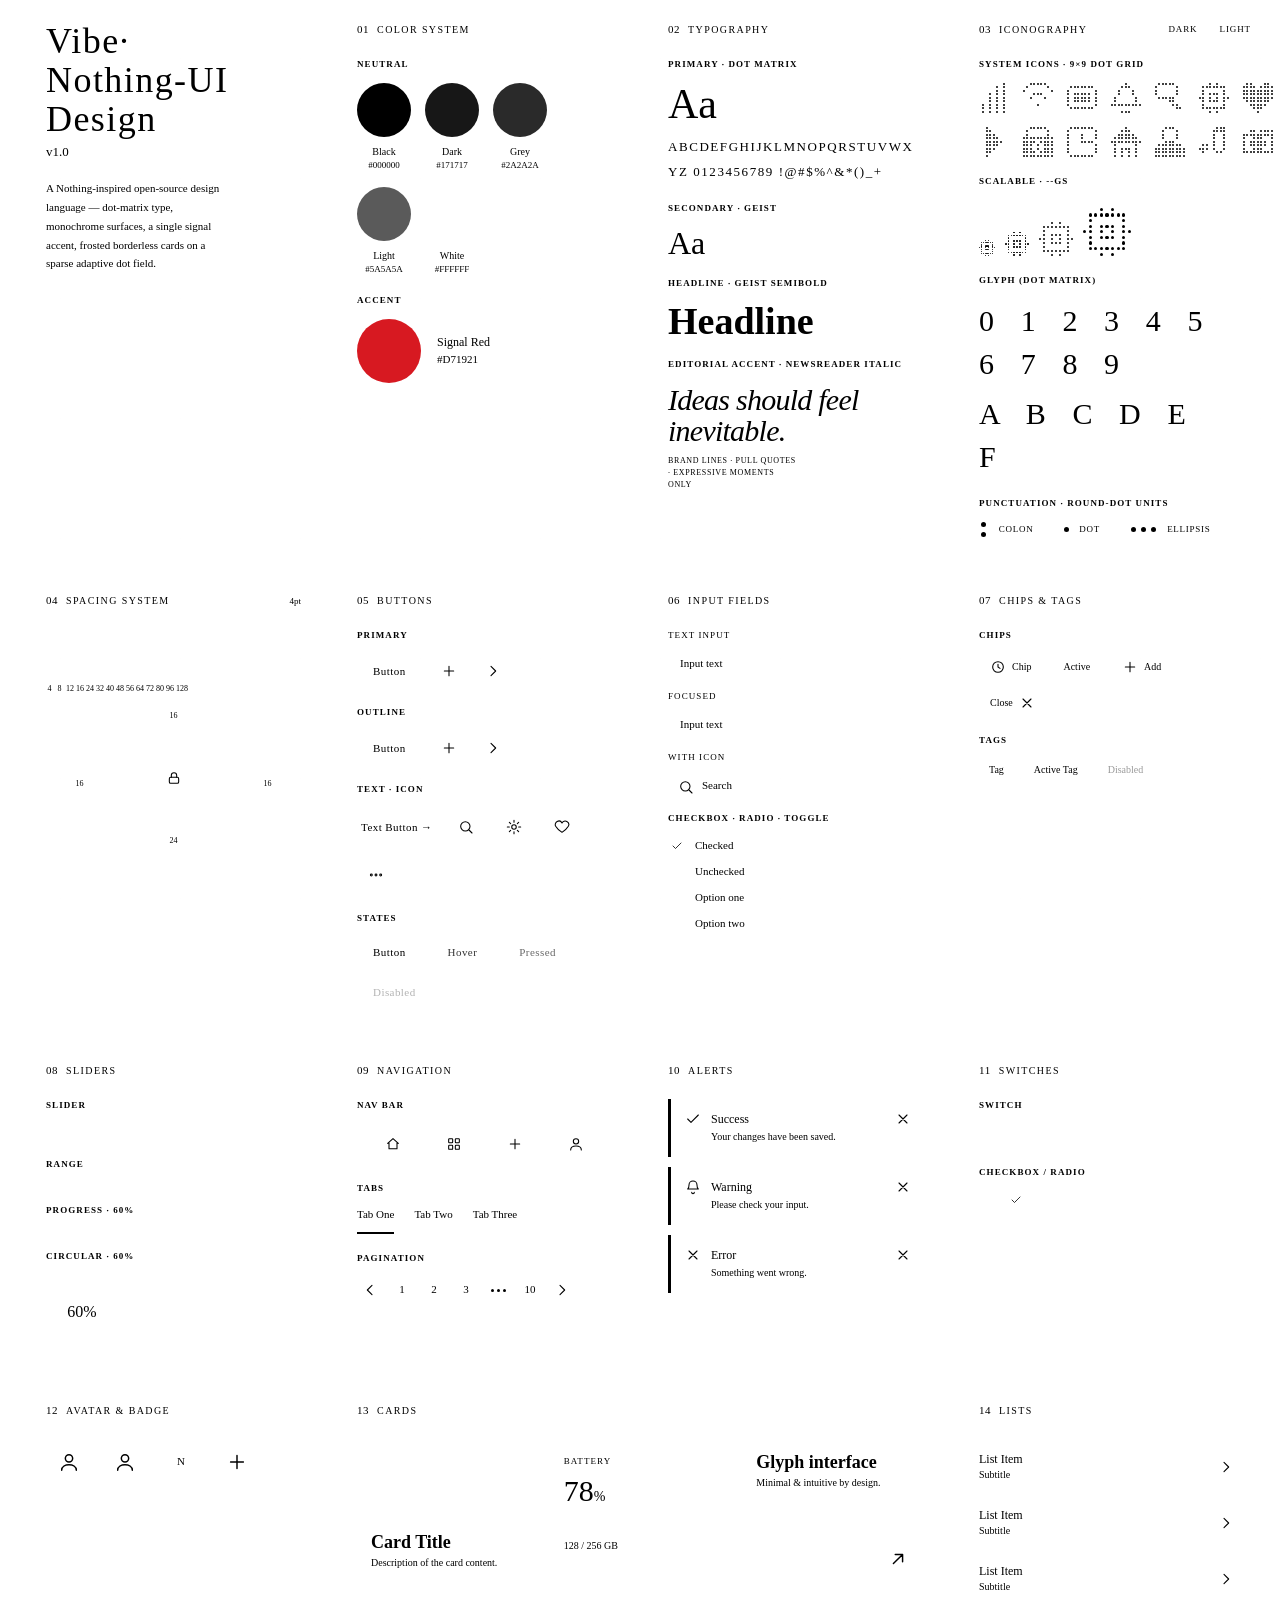
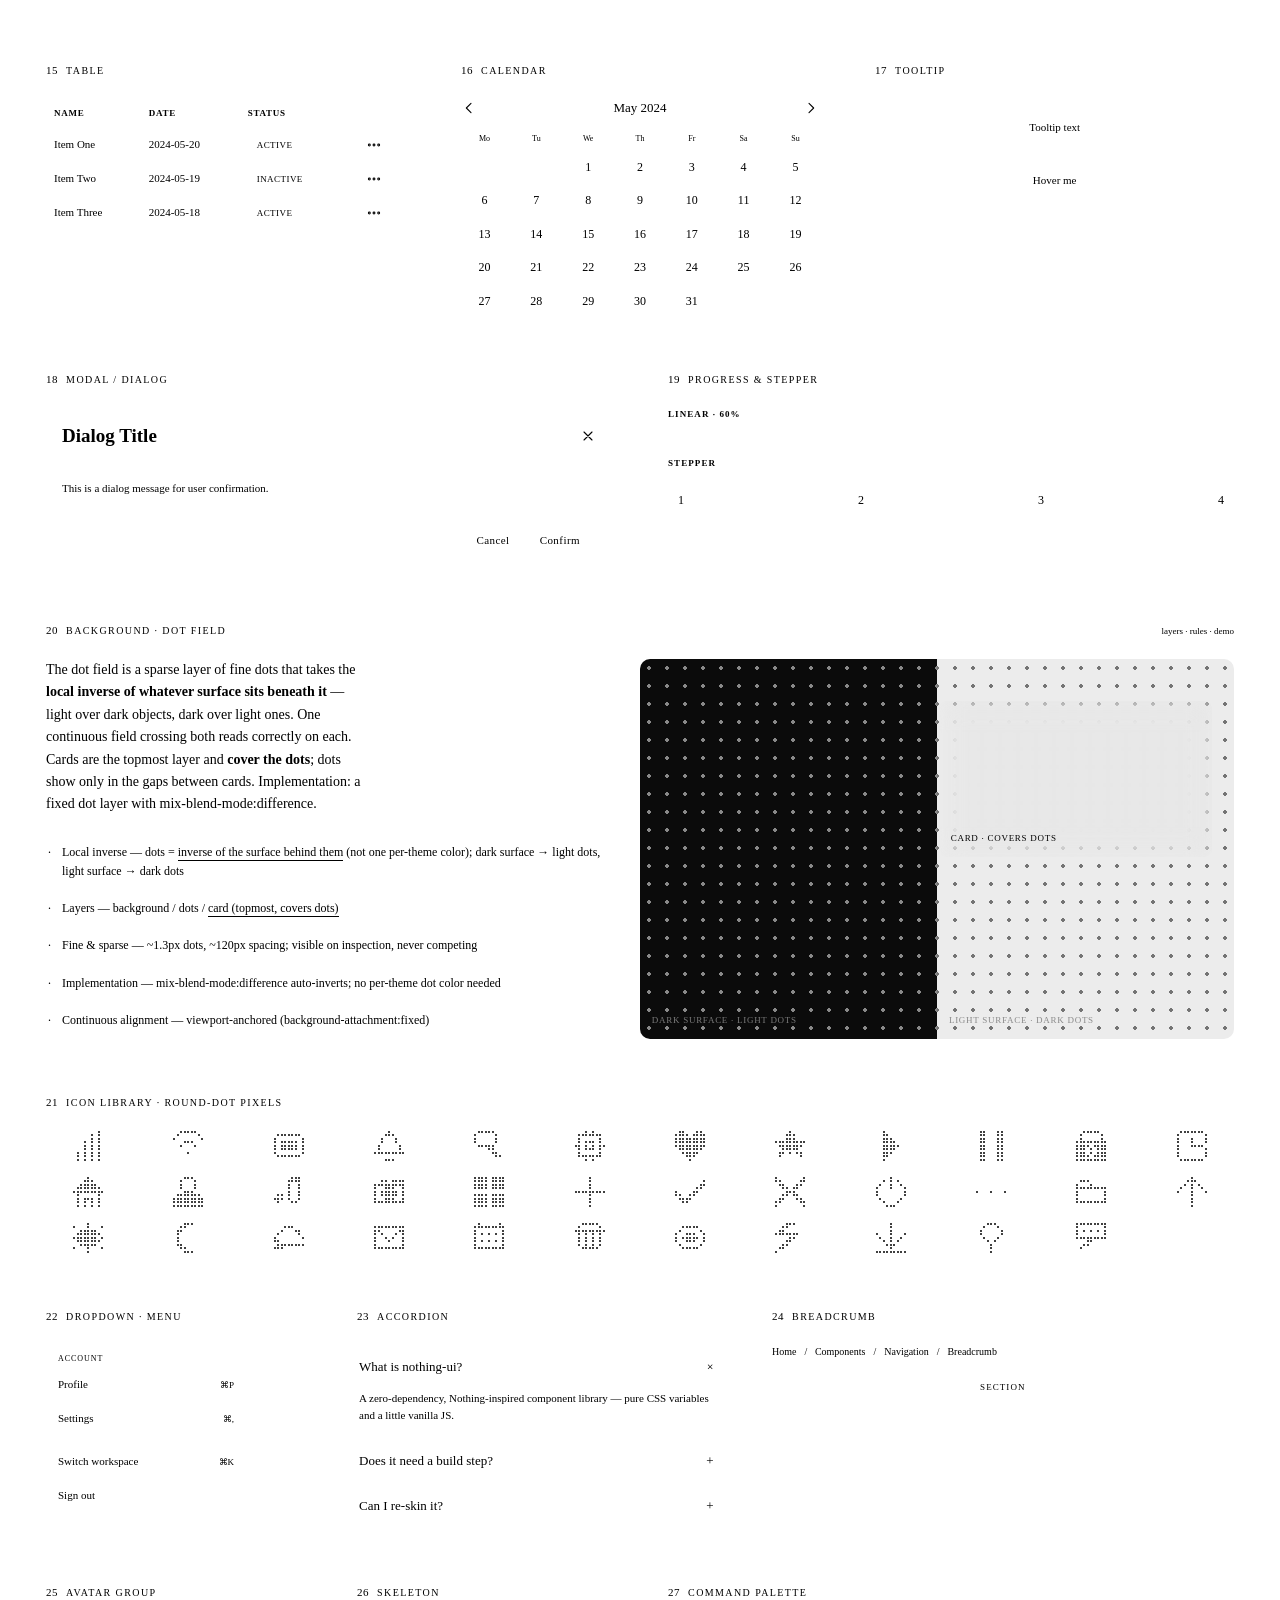
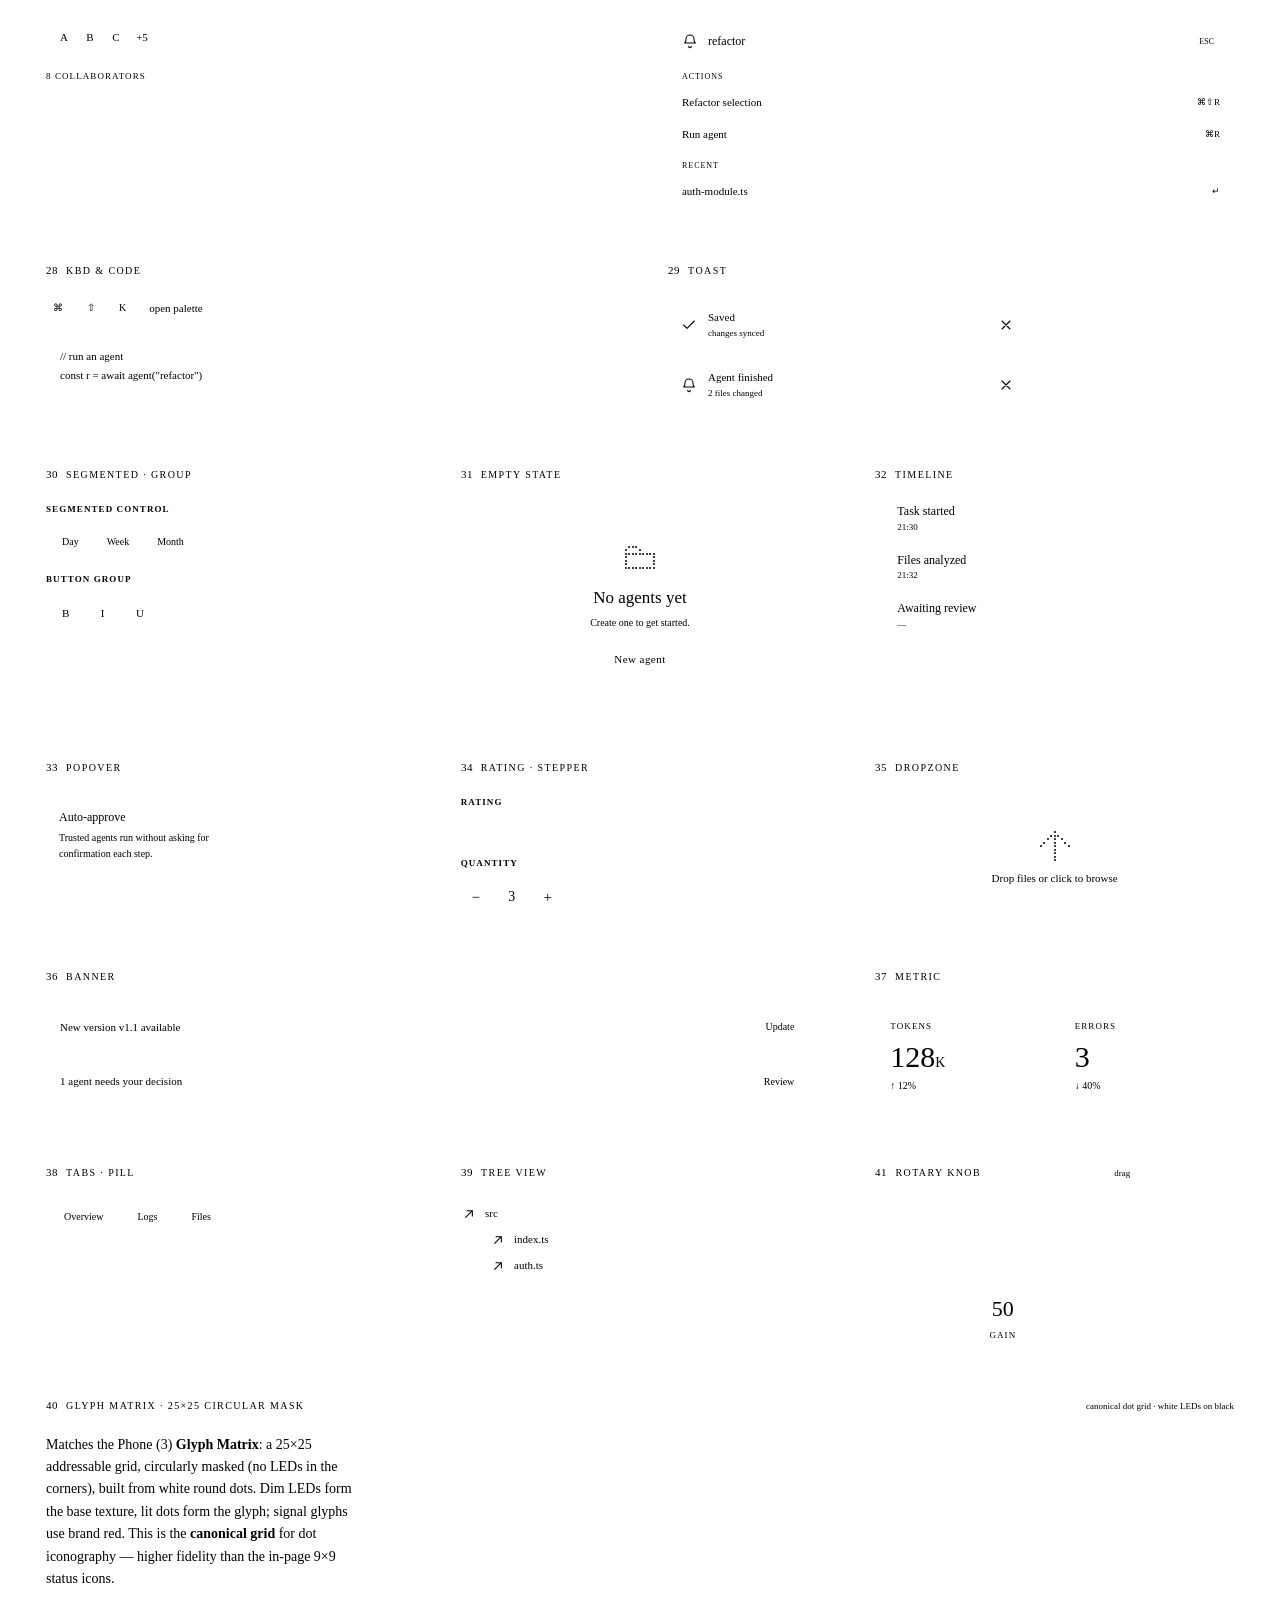
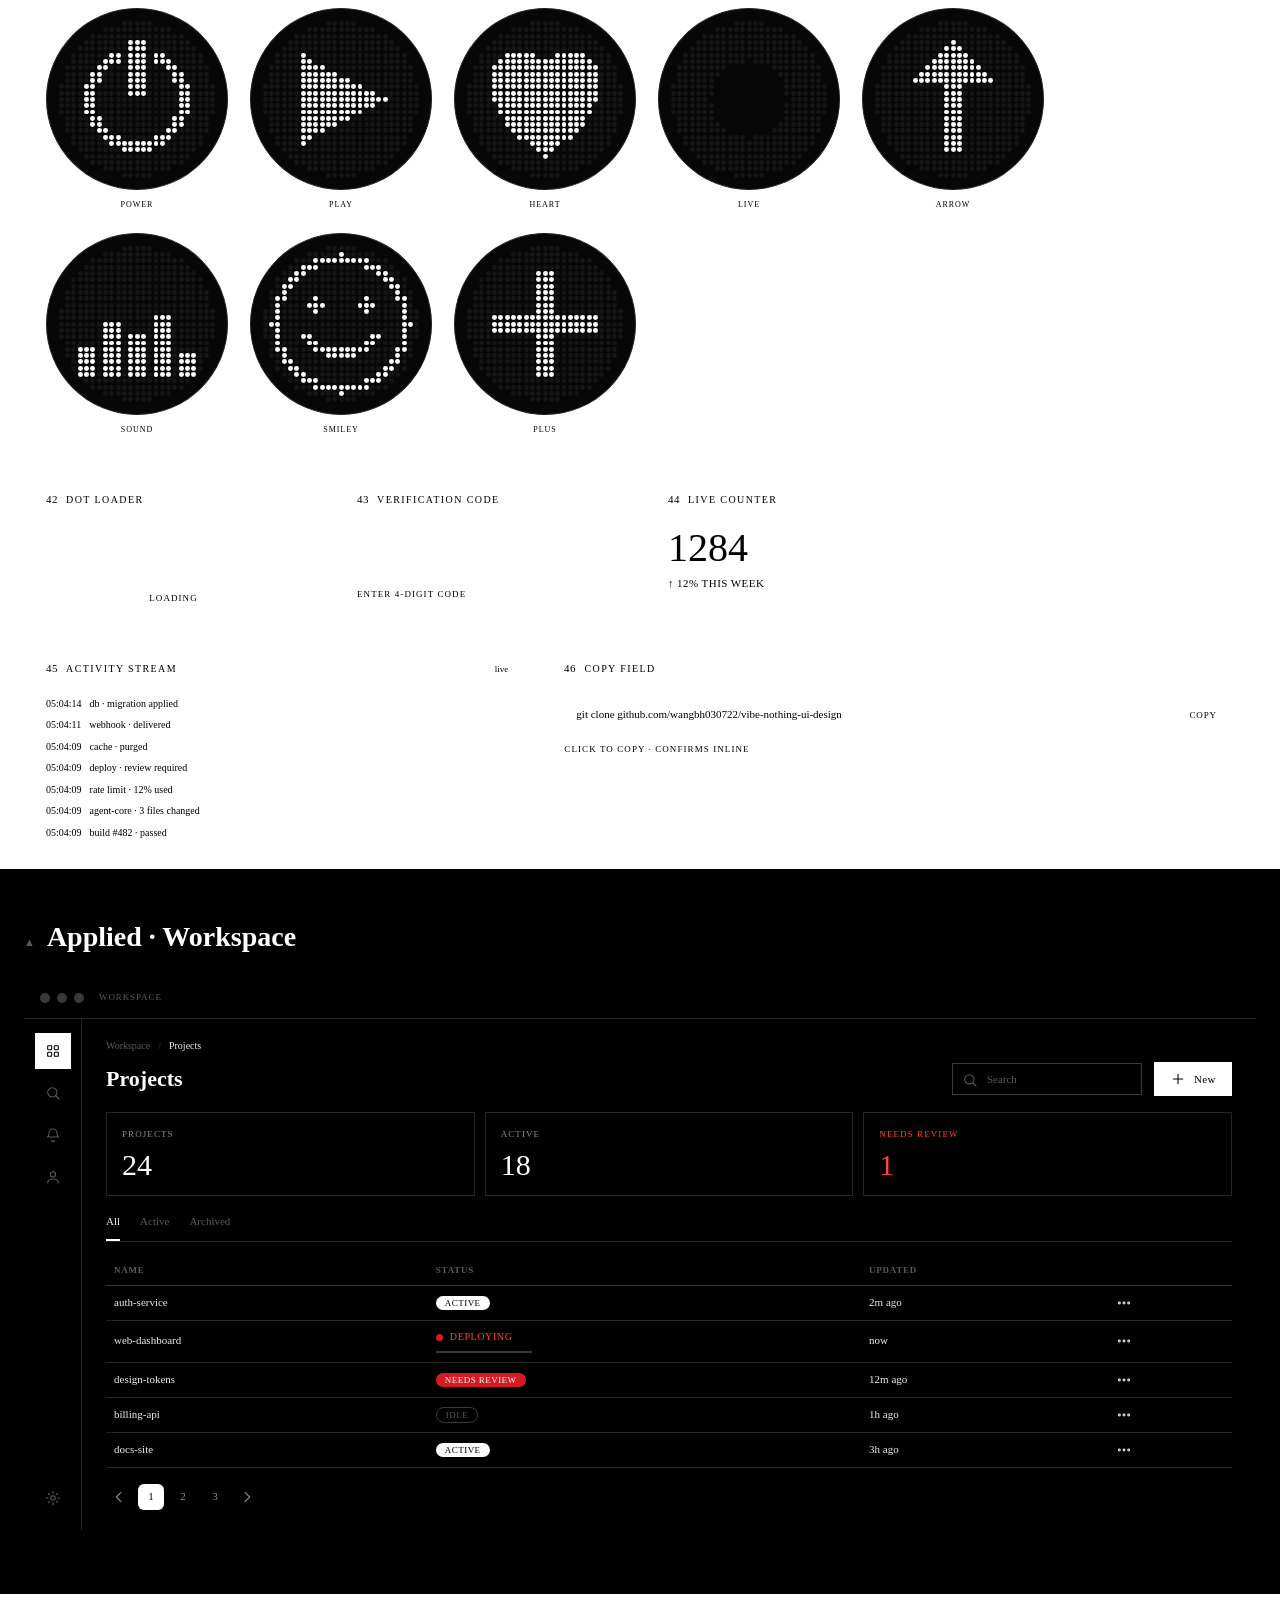
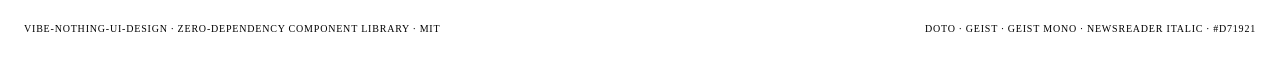
==== commit deefc282: "Add 6 dynamic components: rotary knob, dot loader, OTP, live counter, activity stream, copy field" ====
--- a/index.html
+++ b/index.html
@@ -468,6 +468,46 @@
     <div class="gmx-wrap" id="gmx"></div>
   </div>
 
+  <!-- 41 ROTARY KNOB -->
+  <div class="mod s3">
+    <div class="mhead"><span class="no">41</span><span class="t">Rotary Knob</span><span class="ex">drag</span></div>
+    <div class="knobwrap"><div class="knob" id="knob"><span class="ind"></span></div><div class="knobval" id="knobval">50</div><div class="label" style="margin-top:4px">GAIN</div></div>
+  </div>
+
+  <!-- 42 DOT LOADER -->
+  <div class="mod s3">
+    <div class="mhead"><span class="no">42</span><span class="t">Dot Loader</span></div>
+    <div class="dspin" id="dspin"></div>
+    <div class="label" style="text-align:center;margin-top:6px">LOADING</div>
+  </div>
+
+  <!-- 43 VERIFICATION CODE -->
+  <div class="mod s3">
+    <div class="mhead"><span class="no">43</span><span class="t">Verification Code</span></div>
+    <div class="otp" id="otp"><input inputmode="numeric" maxlength="1"><input inputmode="numeric" maxlength="1"><input inputmode="numeric" maxlength="1"><input inputmode="numeric" maxlength="1"></div>
+    <div class="label" style="margin-top:10px">ENTER 4-DIGIT CODE</div>
+  </div>
+
+  <!-- 44 LIVE COUNTER -->
+  <div class="mod s3 ticker">
+    <div class="mhead"><span class="no">44</span><span class="t">Live Counter</span></div>
+    <div class="tval" data-to="1284">0</div>
+    <div class="tdelta up">↑ 12% THIS WEEK</div>
+  </div>
+
+  <!-- 45 ACTIVITY STREAM -->
+  <div class="mod s5">
+    <div class="mhead"><span class="no">45</span><span class="t">Activity Stream</span><span class="ex">live</span></div>
+    <div class="stream" id="stream"></div>
+  </div>
+
+  <!-- 46 COPY FIELD -->
+  <div class="mod s7">
+    <div class="mhead"><span class="no">46</span><span class="t">Copy Field</span></div>
+    <div class="copyfield"><code>git clone github.com/wangbh030722/vibe-nothing-ui-design</code><button class="cbtn" data-copy="git clone https://github.com/wangbh030722/vibe-nothing-ui-design">Copy</button></div>
+    <div class="label" style="margin-top:10px">CLICK TO COPY · CONFIRMS INLINE</div>
+  </div>
+
 </div>
 </div>
 
--- a/css/nothing-ui.css
+++ b/css/nothing-ui.css
@@ -459,4 +459,38 @@
 @keyframes deployscan{0%{width:10%}85%{width:90%}100%{width:90%}}
 .pill.sig{background:var(--accent);color:var(--accent-ink)}
 @media(max-width:720px){.appscreen{flex-direction:column}.appscreen .rail{flex-direction:row;width:auto;border-right:0;border-bottom:1px solid var(--line)}.appscreen .rail .sp{display:none}}
+
+/* ===== additional dynamic components (41–46) — net-new types, Nothing-flavored ===== */
+@keyframes llin{from{opacity:0;transform:translateY(-4px)}to{opacity:1;transform:none}}
+/* 41 rotary knob (drag) — Teenage-Engineering / hardware feel */
+.knobwrap{text-align:center}
+.knob{width:78px;height:78px;border-radius:50%;border:1px solid var(--line-2);background:var(--surface);position:relative;margin:0 auto;cursor:grab;touch-action:none}
+.knob:active{cursor:grabbing}
+.knob::after{content:"";position:absolute;inset:11px;border-radius:50%;border:1px solid var(--line)}
+.knob .ind{position:absolute;left:50%;top:50%;width:2px;height:30px;background:var(--display);transform-origin:50% 100%;transform:translate(-50%,-100%) rotate(var(--a,-135deg))}
+.knobval{font-family:var(--f-display);font-weight:500;font-size:22px;color:var(--display);margin-top:14px}
+/* 42 dot-matrix spinner */
+.dspin{position:relative;width:50px;height:50px;margin:14px auto}
+.dspin i{position:absolute;left:50%;top:50%;width:6px;height:6px;margin:-3px;border-radius:50%;background:var(--display);opacity:.15;animation:dfade 1s linear infinite}
+@keyframes dfade{0%{opacity:1}70%,100%{opacity:.15}}
+/* 43 verification (OTP) input */
+.otp{display:flex;gap:8px}
+.otp input{width:40px;height:50px;text-align:center;background:transparent;border:1px solid var(--line-2);border-radius:var(--r-sm);color:var(--display);font-family:var(--f-display);font-weight:500;font-size:22px;outline:0;transition:border-color .2s var(--ease)}
+.otp input:focus{border-color:var(--primary)}
+.otp.done input{border-color:var(--success);color:var(--success)}
+/* 44 live counter (count-up) */
+.ticker .tval{font-family:var(--f-display);font-weight:500;font-size:40px;color:var(--display);line-height:1}
+.ticker .tdelta{font-family:var(--f-mono);font-size:11px;margin-top:8px;letter-spacing:.04em}
+.ticker .tdelta.up{color:var(--success)} .ticker .tdelta.dn{color:var(--error)}
+/* 45 activity stream */
+.stream{display:flex;flex-direction:column;gap:7px;height:150px;overflow:hidden;font-family:var(--f-mono);font-size:10px}
+.stream .s-l{display:flex;gap:8px;color:var(--secondary);animation:llin .3s var(--ease)}
+.stream .s-l .t{color:var(--muted);flex-shrink:0}
+.stream .s-l.sig{color:var(--accent-text)}
+/* 46 copy field */
+.copyfield{display:flex;align-items:center;gap:8px;border:1px solid var(--line-2);border-radius:var(--r-sm);padding:7px 7px 7px 12px}
+.copyfield code{flex:1;min-width:0;font-family:var(--f-mono);font-size:11px;color:var(--primary);white-space:nowrap;overflow:hidden;text-overflow:ellipsis}
+.copyfield .cbtn{flex-shrink:0;font-family:var(--f-mono);font-size:9px;letter-spacing:.1em;text-transform:uppercase;border:1px solid var(--line-2);border-radius:5px;padding:6px 10px;background:transparent;color:var(--secondary);cursor:pointer;transition:opacity .2s var(--ease)}
+.copyfield .cbtn:hover{opacity:.7}
+.copyfield .cbtn.ok{background:var(--display);color:var(--bg);border-color:var(--display)}
 footer{padding:28px 24px;display:flex;justify-content:space-between;color:var(--muted);font-size:10px;text-transform:uppercase;letter-spacing:.08em;border-top:1px solid var(--line)}
